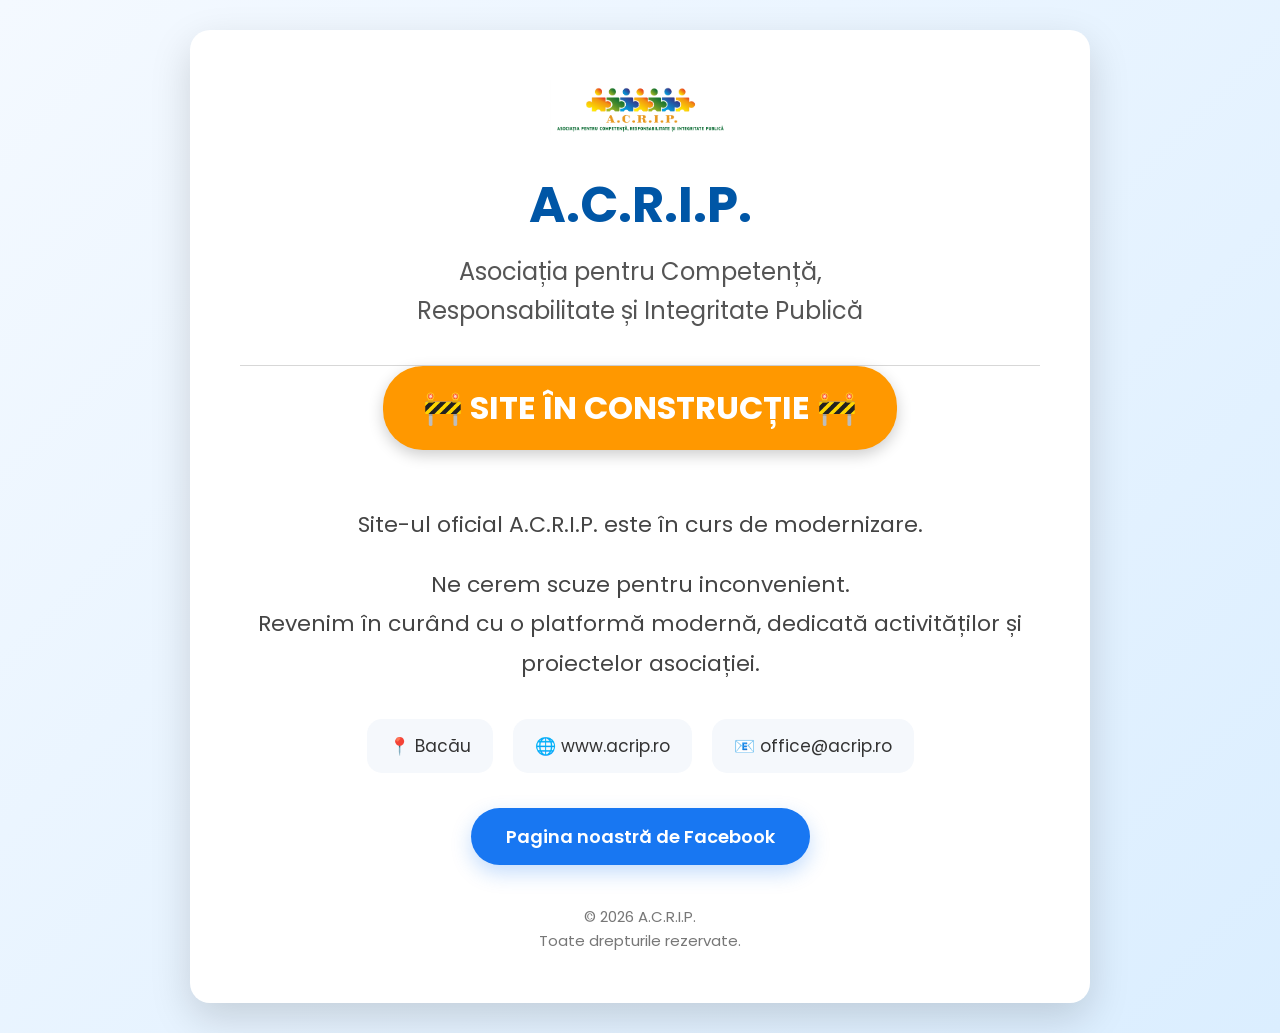
==== index.html @ 11bde688 "Add files via upload" ====
<!DOCTYPE html>
<html lang="ro">

<head>

    <meta charset="UTF-8">

    <meta name="viewport" content="width=device-width, initial-scale=1.0">

    <title>A.C.R.I.P. | Site în construcție</title>

    <link rel="icon" href="images/logo.png">

    <link rel="stylesheet" href="css/style.css">

    <!-- Google Fonts -->
    <link rel="preconnect" href="https://fonts.googleapis.com">

    <link rel="preconnect" href="https://fonts.gstatic.com" crossorigin>

    <link href="https://fonts.googleapis.com/css2?family=Poppins:wght@300;400;500;600;700&display=swap" rel="stylesheet">

</head>

<body>

    <div class="container">

        <img src="images/logo.png" alt="Logo A.C.R.I.P." class="logo">

        <h1>A.C.R.I.P.</h1>

        <h2>
            Asociația pentru Competență,<br>
            Responsabilitate și Integritate Publică
        </h2>

        <hr>

        <div class="constructie">
            🚧 SITE ÎN CONSTRUCȚIE 🚧
        </div>

        <p>
            Site-ul oficial A.C.R.I.P. este în curs de modernizare.
        </p>

        <p>
            Ne cerem scuze pentru inconvenient.<br>
            Revenim în curând cu o platformă modernă,
            dedicată activităților și proiectelor asociației.
        </p>

        <div class="info">

            <div>
                📍 Bacău
            </div>

            <div>
                🌐 www.acrip.ro
            </div>

            <div>
                📧
                <a href="mailto:office@acrip.ro">
                    office@acrip.ro
                </a>
            </div>

        </div>

        <div class="social">

            <a href="#"
               class="facebook-button"
               target="_blank"
               rel="noopener noreferrer">

                Pagina noastră de Facebook

            </a>

        </div>

        <footer>

            © 2026 A.C.R.I.P.<br>
            Toate drepturile rezervate.

        </footer>

    </div>

    <script src="js/script.js"></script>

</body>

</html>
---- css/style.css ----
/* ===========================
   A.C.R.I.P.
   Site în construcție
=========================== */

* {
    margin: 0;
    padding: 0;
    box-sizing: border-box;
}

body {
    font-family: "Poppins", Arial, Helvetica, sans-serif;

    background: linear-gradient(
        135deg,
        #f4f9ff,
        #dbeeff
    );

    display: flex;
    justify-content: center;
    align-items: center;

    min-height: 100vh;
    padding: 30px 0;
}

/* ===========================
      Container principal
=========================== */

.container {
    width: 900px;
    max-width: 90%;

    background: white;

    padding: 50px;

    border-radius: 20px;

    text-align: center;

    box-shadow: 0 15px 40px rgba(0, 0, 0, 0.15);

    animation: aparitie 1s ease;
}

/* ===========================
          Logo
=========================== */

.logo {
    width: 180px;

    margin-bottom: 25px;

    transition: 0.4s;

    animation: logoApare 1.2s ease;
}

.logo:hover {
    transform: scale(1.05);
}

/* ===========================
          Titluri
=========================== */

h1 {
    color: #0056a6;

    font-size: 50px;

    margin-bottom: 10px;
}

h2 {
    color: #555;

    font-size: 24px;

    font-weight: normal;

    line-height: 1.6;

    margin-bottom: 35px;
}

/* ===========================
        Linie despărțitoare
=========================== */

hr {
    border: none;

    height: 1px;

    background: #d7d7d7;

    margin: 35px auto 0;

    width: 100%;
}

/* ===========================
    Site în construcție
=========================== */

.constructie {
    display: inline-block;

    background: #ff9800;

    color: white;

    padding: 18px 40px;

    border-radius: 40px;

    font-size: 32px;

    font-weight: bold;

    margin-top: 0;
    margin-bottom: 35px;

    box-shadow: 0 5px 15px rgba(0, 0, 0, 0.20);

    animation: puls 2s infinite;

    transition: 0.3s;
}

.constructie:hover {
    background: #e67e22;
}

/* ===========================
        Paragrafe
=========================== */

p {
    font-size: 22px;

    color: #444;

    line-height: 1.8;

    margin-top: 20px;
}

/* ===========================
        Informații
=========================== */

.info {
    margin-top: 35px;

    display: flex;

    justify-content: center;

    gap: 20px;

    flex-wrap: wrap;
}

.info div {
    background: #f5f8fc;

    padding: 14px 22px;

    border-radius: 15px;

    font-size: 17px;

    color: #333;

    transition: 0.3s;
}

.info div:hover {
    background: #0b5fa5;

    color: white;

    transform: translateY(-3px);
}

.info a {
    color: inherit;

    text-decoration: none;
}

/* ===========================
        Buton Facebook
=========================== */

.social {
    margin-top: 35px;
}

.facebook-button {
    display: inline-block;

    background: #1877f2;

    color: white;

    text-decoration: none;

    padding: 15px 35px;

    border-radius: 30px;

    font-size: 18px;

    font-weight: 600;

    transition: 0.3s;

    box-shadow: 0 8px 20px rgba(24, 119, 242, 0.25);
}

.facebook-button:hover {
    background: #0f5ec7;

    transform: translateY(-3px);

    box-shadow: 0 12px 25px rgba(24, 119, 242, 0.35);
}

/* ===========================
          Footer
=========================== */

footer {
    margin-top: 40px;

    color: #777;

    font-size: 15px;

    line-height: 1.6;
}

/* ===========================
          Animații
=========================== */

@keyframes aparitie {
    from {
        opacity: 0;
        transform: translateY(30px);
    }

    to {
        opacity: 1;
        transform: translateY(0);
    }
}

@keyframes logoApare {
    from {
        opacity: 0;
        transform: scale(0.8);
    }

    to {
        opacity: 1;
        transform: scale(1);
    }
}

@keyframes puls {
    0% {
        transform: scale(1);
    }

    50% {
        transform: scale(1.03);
    }

    100% {
        transform: scale(1);
    }
}

/* ===========================
        Responsive
=========================== */

@media (max-width: 768px) {

    body {
        align-items: flex-start;

        padding: 20px 0;
    }

    .container {
        width: 95%;

        max-width: 95%;

        padding: 30px 20px;

        border-radius: 20px;
    }

    .logo {
        width: 130px;
    }

    h1 {
        font-size: 36px;
    }

    h2 {
        font-size: 19px;
    }

    .constructie {
        font-size: 22px;

        padding: 14px 20px;
    }

    p {
        font-size: 17px;
    }

    .info {
        flex-direction: column;

        gap: 15px;
    }

    .info div {
        width: 100%;
    }

    .facebook-button {
        width: 100%;

        padding: 14px 20px;
    }

    footer {
        font-size: 14px;
    }
}
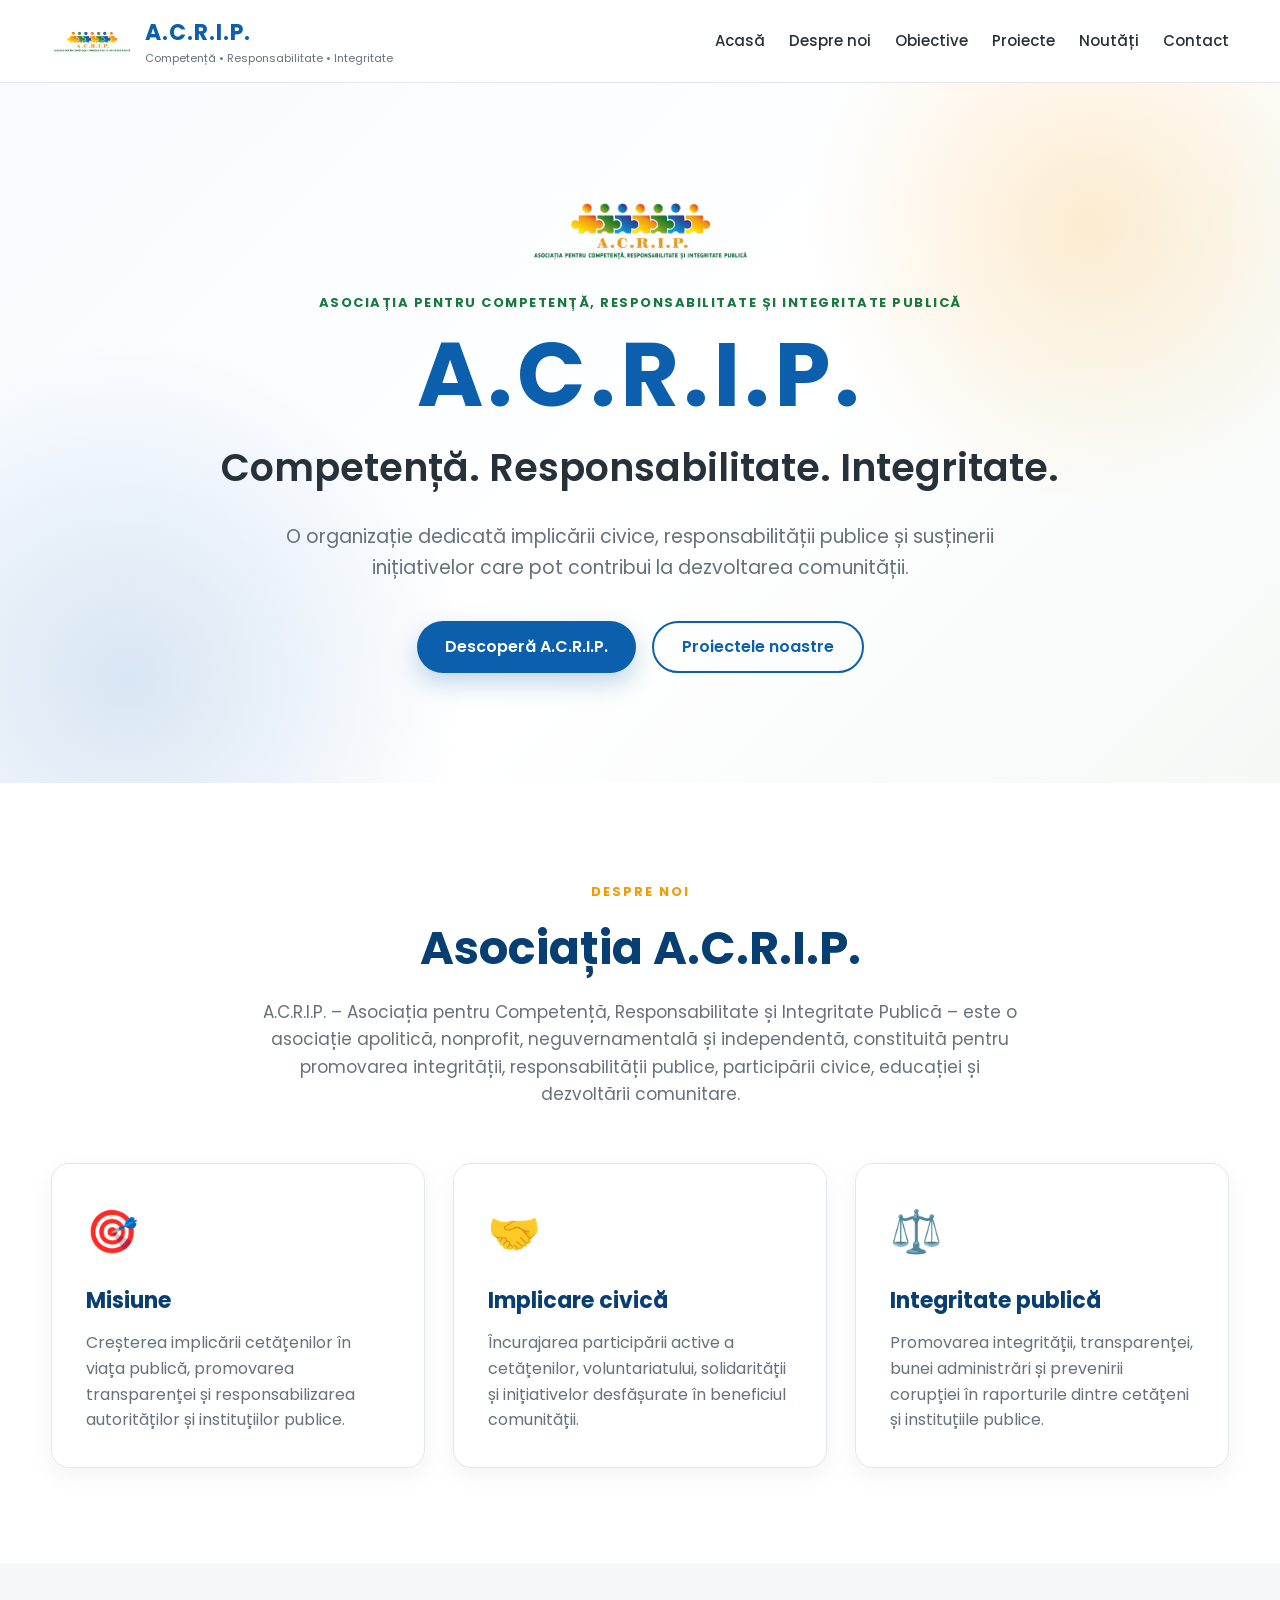
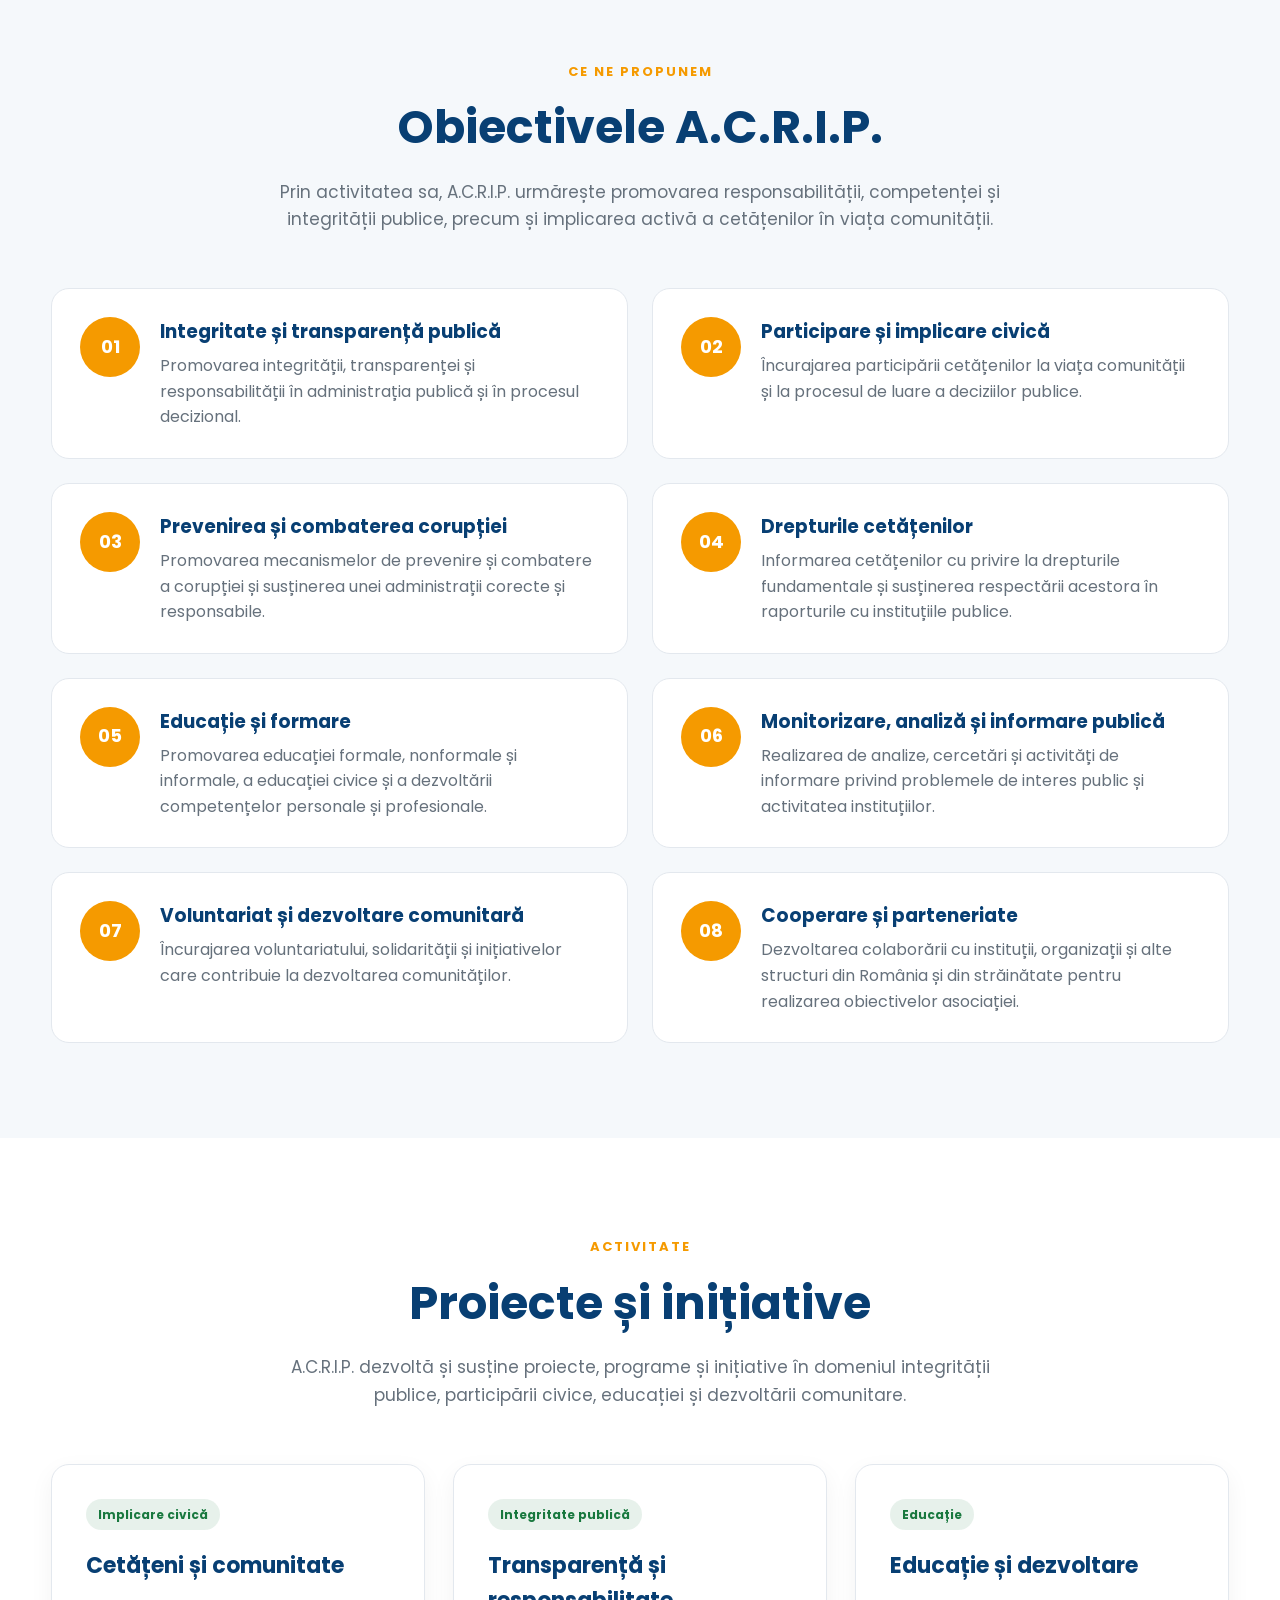
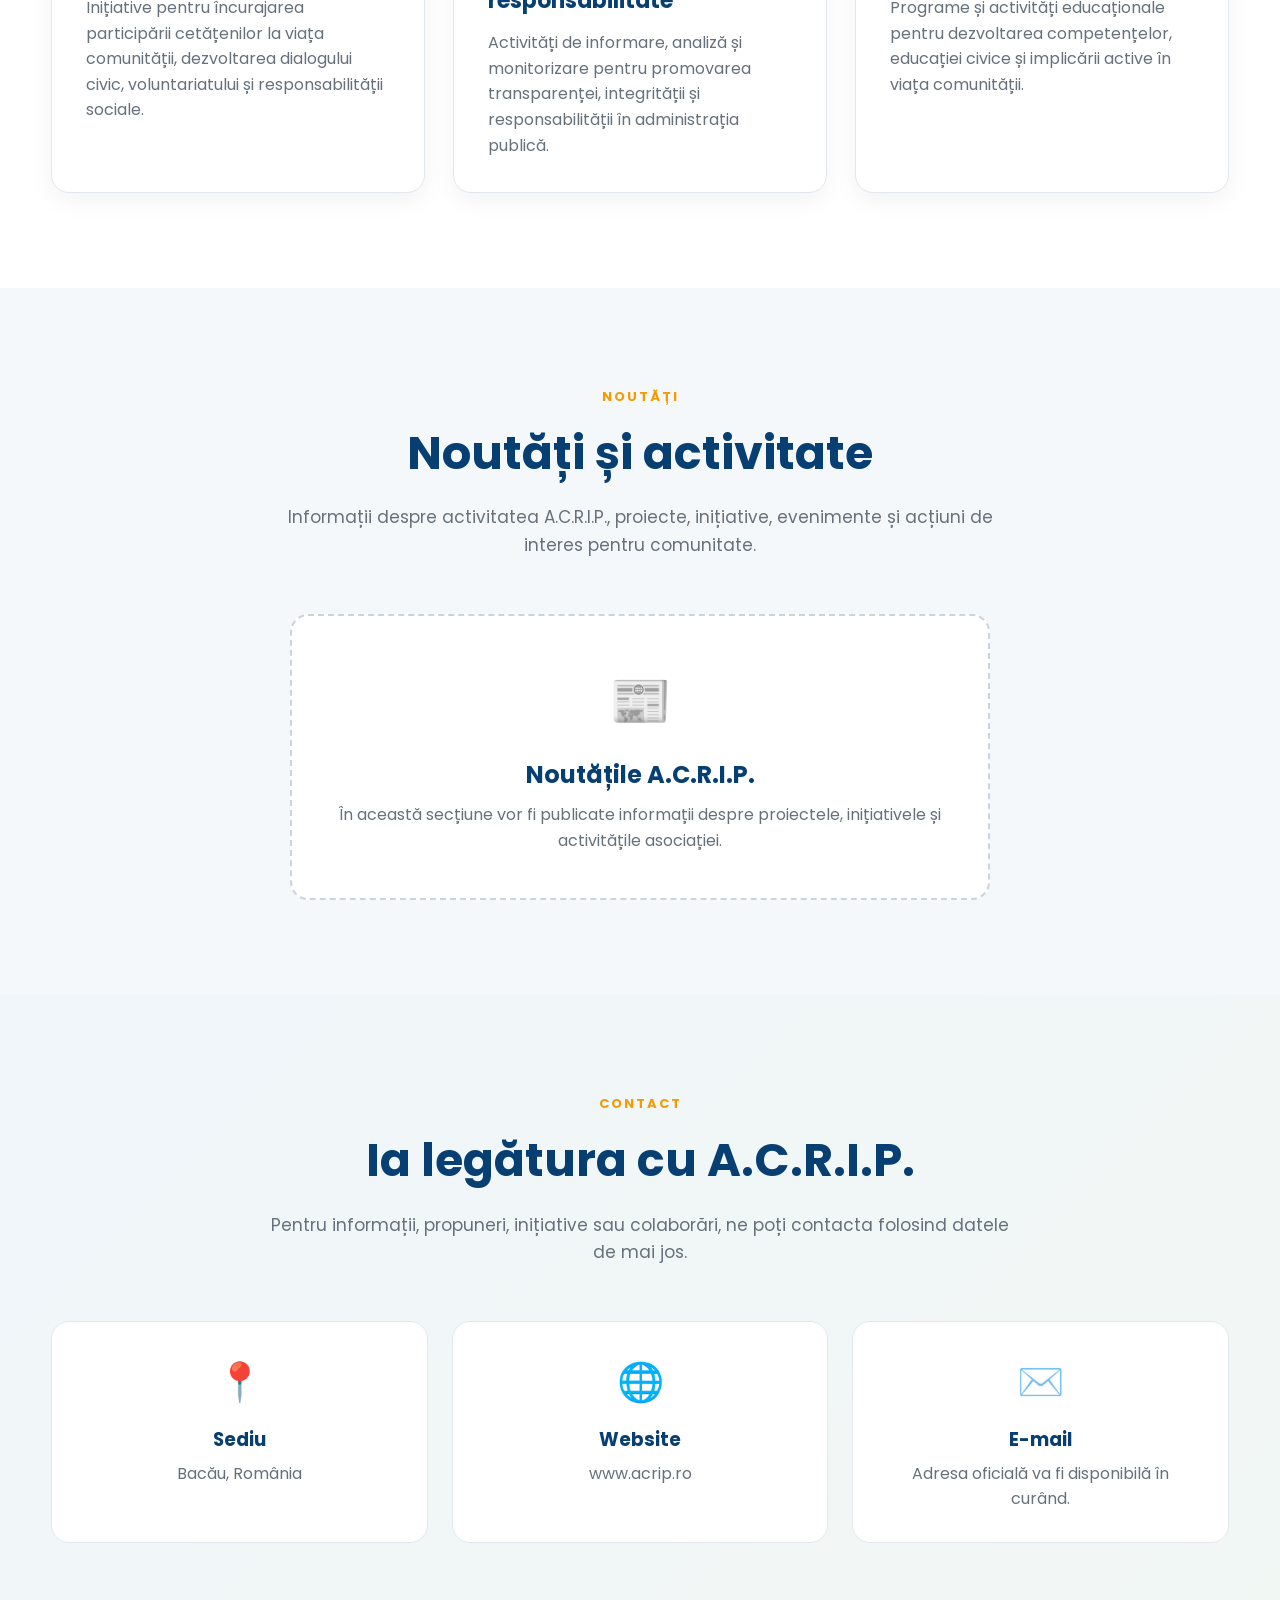
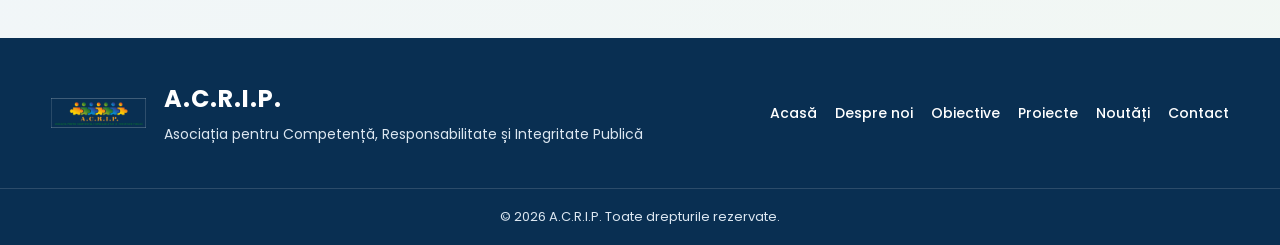
==== commit a4ff50c9: "Prima versiune site ACRIP" ====
--- a/index.html
+++ b/index.html
@@ -1,99 +1,564 @@
-<!DOCTYPE html>
-<html lang="ro">
-
-<head>
-
-    <meta charset="UTF-8">
-
-    <meta name="viewport" content="width=device-width, initial-scale=1.0">
-
-    <title>A.C.R.I.P. | Site în construcție</title>
-
-    <link rel="icon" href="images/logo.png">
-
-    <link rel="stylesheet" href="css/style.css">
-
-    <!-- Google Fonts -->
-    <link rel="preconnect" href="https://fonts.googleapis.com">
-
-    <link rel="preconnect" href="https://fonts.gstatic.com" crossorigin>
-
-    <link href="https://fonts.googleapis.com/css2?family=Poppins:wght@300;400;500;600;700&display=swap" rel="stylesheet">
-
-</head>
-
-<body>
-
-    <div class="container">
-
-        <img src="images/logo.png" alt="Logo A.C.R.I.P." class="logo">
-
-        <h1>A.C.R.I.P.</h1>
-
-        <h2>
-            Asociația pentru Competență,<br>
-            Responsabilitate și Integritate Publică
-        </h2>
-
-        <hr>
-
-        <div class="constructie">
-            🚧 SITE ÎN CONSTRUCȚIE 🚧
-        </div>
-
-        <p>
-            Site-ul oficial A.C.R.I.P. este în curs de modernizare.
-        </p>
-
-        <p>
-            Ne cerem scuze pentru inconvenient.<br>
-            Revenim în curând cu o platformă modernă,
-            dedicată activităților și proiectelor asociației.
-        </p>
-
-        <div class="info">
-
-            <div>
-                📍 Bacău
-            </div>
-
-            <div>
-                🌐 www.acrip.ro
-            </div>
-
-            <div>
-                📧
-                <a href="mailto:office@acrip.ro">
-                    office@acrip.ro
-                </a>
-            </div>
-
-        </div>
-
-        <div class="social">
-
-            <a href="#"
-               class="facebook-button"
-               target="_blank"
-               rel="noopener noreferrer">
-
-                Pagina noastră de Facebook
-
-            </a>
-
-        </div>
-
-        <footer>
-
-            © 2026 A.C.R.I.P.<br>
-            Toate drepturile rezervate.
-
-        </footer>
-
-    </div>
-
-    <script src="js/script.js"></script>
-
-</body>
-
+<!DOCTYPE html>
+<html lang="ro">
+
+<head>
+    <meta charset="UTF-8">
+
+    <meta name="viewport" content="width=device-width, initial-scale=1.0">
+
+    <title>A.C.R.I.P. | Asociația pentru Competență, Responsabilitate și Integritate Publică</title>
+
+    <meta name="description"
+          content="Site-ul oficial al Asociației pentru Competență, Responsabilitate și Integritate Publică - A.C.R.I.P.">
+
+    <link rel="icon" href="images/logo.png">
+
+    <link rel="stylesheet" href="css/style.css">
+
+    <link rel="preconnect" href="https://fonts.googleapis.com">
+
+    <link rel="preconnect" href="https://fonts.gstatic.com" crossorigin>
+
+    <link href="https://fonts.googleapis.com/css2?family=Poppins:wght@300;400;500;600;700&display=swap"
+          rel="stylesheet">
+</head>
+
+<body>
+
+    <!-- HEADER -->
+    <header class="header">
+
+        <div class="container header-container">
+
+            <a href="#acasa" class="brand">
+                <img src="images/logo.png" alt="Logo A.C.R.I.P." class="header-logo">
+
+                <div class="brand-text">
+                    <strong>A.C.R.I.P.</strong>
+                    <span>Competență • Responsabilitate • Integritate</span>
+                </div>
+            </a>
+
+            <nav class="nav" id="nav">
+
+                <a href="#acasa">Acasă</a>
+
+                <a href="#despre">Despre noi</a>
+
+                <a href="#obiective">Obiective</a>
+
+                <a href="#proiecte">Proiecte</a>
+
+                <a href="#noutati">Noutăți</a>
+
+                <a href="#contact">Contact</a>
+
+            </nav>
+
+            <button class="menu-toggle"
+                    id="menu-toggle"
+                    aria-label="Deschide meniul">
+                ☰
+            </button>
+
+        </div>
+
+    </header>
+
+
+    <!-- HERO -->
+    <main>
+
+        <section class="hero" id="acasa">
+
+            <div class="container hero-content">
+
+                <img src="images/logo.png"
+                     alt="Logo Asociația A.C.R.I.P."
+                     class="hero-logo">
+
+                <p class="eyebrow">
+                    ASOCIAȚIA PENTRU COMPETENȚĂ, RESPONSABILITATE ȘI INTEGRITATE PUBLICĂ
+                </p>
+
+                <h1>A.C.R.I.P.</h1>
+
+                <h2>
+                    Competență. Responsabilitate. Integritate.
+                </h2>
+
+                <p class="hero-description">
+                    O organizație dedicată implicării civice,
+                    responsabilității publice și susținerii inițiativelor
+                    care pot contribui la dezvoltarea comunității.
+                </p>
+
+                <div class="hero-buttons">
+
+                    <a href="#despre" class="button button-primary">
+                        Descoperă A.C.R.I.P.
+                    </a>
+
+                    <a href="#proiecte" class="button button-secondary">
+                        Proiectele noastre
+                    </a>
+
+                </div>
+
+            </div>
+
+        </section>
+
+<!-- DESPRE NOI -->
+<section class="section" id="despre">
+
+    <div class="container">
+
+        <div class="section-heading">
+
+            <span>DESPRE NOI</span>
+
+            <h2>Asociația A.C.R.I.P.</h2>
+
+            <p>
+                A.C.R.I.P. – Asociația pentru Competență,
+                Responsabilitate și Integritate Publică – este o asociație
+                apolitică, nonprofit, neguvernamentală și independentă,
+                constituită pentru promovarea integrității, responsabilității
+                publice, participării civice, educației și dezvoltării
+                comunitare.
+            </p>
+
+        </div>
+
+        <div class="cards three-columns">
+
+            <article class="card">
+
+                <div class="card-icon">🎯</div>
+
+                <h3>Misiune</h3>
+
+                <p>
+                    Creșterea implicării cetățenilor în viața publică,
+                    promovarea transparenței și responsabilizarea
+                    autorităților și instituțiilor publice.
+                </p>
+
+            </article>
+
+            <article class="card">
+
+                <div class="card-icon">🤝</div>
+
+                <h3>Implicare civică</h3>
+
+                <p>
+                    Încurajarea participării active a cetățenilor,
+                    voluntariatului, solidarității și inițiativelor
+                    desfășurate în beneficiul comunității.
+                </p>
+
+            </article>
+
+            <article class="card">
+
+                <div class="card-icon">⚖️</div>
+
+                <h3>Integritate publică</h3>
+
+                <p>
+                    Promovarea integrității, transparenței, bunei
+                    administrări și prevenirii corupției în raporturile
+                    dintre cetățeni și instituțiile publice.
+                </p>
+
+            </article>
+
+        </div>
+
+    </div>
+
+</section>
+       
+
+        <!-- OBIECTIVE -->
+       
+<section class="section section-light" id="obiective">
+
+    <div class="container">
+
+        <div class="section-heading">
+
+            <span>CE NE PROPUNEM</span>
+
+            <h2>Obiectivele A.C.R.I.P.</h2>
+
+            <p>
+                Prin activitatea sa, A.C.R.I.P. urmărește promovarea
+                responsabilității, competenței și integrității publice,
+                precum și implicarea activă a cetățenilor în viața comunității.
+            </p>
+
+        </div>
+
+        <div class="objectives-grid">
+
+            <div class="objective">
+
+                <span>01</span>
+
+                <div>
+                    <h3>Integritate și transparență publică</h3>
+
+                    <p>
+                        Promovarea integrității, transparenței și
+                        responsabilității în administrația publică
+                        și în procesul decizional.
+                    </p>
+                </div>
+
+            </div>
+
+
+            <div class="objective">
+
+                <span>02</span>
+
+                <div>
+                    <h3>Participare și implicare civică</h3>
+
+                    <p>
+                        Încurajarea participării cetățenilor la viața
+                        comunității și la procesul de luare a
+                        deciziilor publice.
+                    </p>
+                </div>
+
+            </div>
+
+
+            <div class="objective">
+
+                <span>03</span>
+
+                <div>
+                    <h3>Prevenirea și combaterea corupției</h3>
+
+                    <p>
+                        Promovarea mecanismelor de prevenire și combatere
+                        a corupției și susținerea unei administrații
+                        corecte și responsabile.
+                    </p>
+                </div>
+
+            </div>
+
+
+            <div class="objective">
+
+                <span>04</span>
+
+                <div>
+                    <h3>Drepturile cetățenilor</h3>
+
+                    <p>
+                        Informarea cetățenilor cu privire la drepturile
+                        fundamentale și susținerea respectării acestora
+                        în raporturile cu instituțiile publice.
+                    </p>
+                </div>
+
+            </div>
+
+
+            <div class="objective">
+
+                <span>05</span>
+
+                <div>
+                    <h3>Educație și formare</h3>
+
+                    <p>
+                        Promovarea educației formale, nonformale și
+                        informale, a educației civice și a dezvoltării
+                        competențelor personale și profesionale.
+                    </p>
+                </div>
+
+            </div>
+
+
+            <div class="objective">
+
+                <span>06</span>
+
+                <div>
+                    <h3>Monitorizare, analiză și informare publică</h3>
+
+                    <p>
+                        Realizarea de analize, cercetări și activități
+                        de informare privind problemele de interes public
+                        și activitatea instituțiilor.
+                    </p>
+                </div>
+
+            </div>
+
+
+            <div class="objective">
+
+                <span>07</span>
+
+                <div>
+                    <h3>Voluntariat și dezvoltare comunitară</h3>
+
+                    <p>
+                        Încurajarea voluntariatului, solidarității și
+                        inițiativelor care contribuie la dezvoltarea
+                        comunităților.
+                    </p>
+                </div>
+
+            </div>
+
+
+            <div class="objective">
+
+                <span>08</span>
+
+                <div>
+                    <h3>Cooperare și parteneriate</h3>
+
+                    <p>
+                        Dezvoltarea colaborării cu instituții,
+                        organizații și alte structuri din România
+                        și din străinătate pentru realizarea
+                        obiectivelor asociației.
+                    </p>
+                </div>
+
+            </div>
+
+        </div>
+
+    </div>
+
+</section>
+
+<!-- PROIECTE -->
+<section class="section" id="proiecte">
+
+    <div class="container">
+
+        <div class="section-heading">
+
+            <span>ACTIVITATE</span>
+
+            <h2>Proiecte și inițiative</h2>
+
+            <p>
+                A.C.R.I.P. dezvoltă și susține proiecte, programe și inițiative
+                în domeniul integrității publice, participării civice,
+                educației și dezvoltării comunitare.
+            </p>
+
+        </div>
+
+        <div class="cards three-columns">
+
+            <article class="card project-card">
+
+                <div class="project-label">Implicare civică</div>
+
+                <h3>Cetățeni și comunitate</h3>
+
+                <p>
+                    Inițiative pentru încurajarea participării cetățenilor
+                    la viața comunității, dezvoltarea dialogului civic,
+                    voluntariatului și responsabilității sociale.
+                </p>
+
+            </article>
+
+            <article class="card project-card">
+
+                <div class="project-label">Integritate publică</div>
+
+                <h3>Transparență și responsabilitate</h3>
+
+                <p>
+                    Activități de informare, analiză și monitorizare pentru
+                    promovarea transparenței, integrității și responsabilității
+                    în administrația publică.
+                </p>
+
+            </article>
+
+            <article class="card project-card">
+
+                <div class="project-label">Educație</div>
+
+                <h3>Educație și dezvoltare</h3>
+
+                <p>
+                    Programe și activități educaționale pentru dezvoltarea
+                    competențelor, educației civice și implicării active
+                    în viața comunității.
+                </p>
+
+            </article>
+
+        </div>
+
+    </div>
+
+</section>
+
+
+       <!-- NOUTĂȚI -->
+<section class="section section-light" id="noutati">
+
+    <div class="container">
+
+        <div class="section-heading">
+
+            <span>NOUTĂȚI</span>
+
+            <h2>Noutăți și activitate</h2>
+
+            <p>
+                Informații despre activitatea A.C.R.I.P., proiecte,
+                inițiative, evenimente și acțiuni de interes pentru
+                comunitate.
+            </p>
+
+        </div>
+
+        <div class="news-placeholder">
+
+            <div class="news-icon">📰</div>
+
+            <h3>Noutățile A.C.R.I.P.</h3>
+
+            <p>
+                În această secțiune vor fi publicate informații despre
+                proiectele, inițiativele și activitățile asociației.
+            </p>
+
+        </div>
+
+    </div>
+
+</section>
+
+      <!-- CONTACT -->
+<section class="section contact-section" id="contact">
+
+    <div class="container">
+
+        <div class="section-heading">
+
+            <span>CONTACT</span>
+
+            <h2>Ia legătura cu A.C.R.I.P.</h2>
+
+            <p>
+                Pentru informații, propuneri, inițiative sau colaborări,
+                ne poți contacta folosind datele de mai jos.
+            </p>
+
+        </div>
+
+        <div class="contact-grid">
+
+            <div class="contact-card">
+
+                <div class="contact-icon">📍</div>
+
+                <h3>Sediu</h3>
+
+                <p>Bacău, România</p>
+
+            </div>
+
+            <div class="contact-card">
+
+                <div class="contact-icon">🌐</div>
+
+                <h3>Website</h3>
+
+                <p>
+                    <a href="https://acrip.ro">
+                        www.acrip.ro
+                    </a>
+                </p>
+
+            </div>
+
+            <div class="contact-card">
+
+                <div class="contact-icon">✉️</div>
+
+                <h3>E-mail</h3>
+
+                <p>
+                    Adresa oficială va fi disponibilă în curând.
+                </p>
+
+            </div>
+
+        </div>
+
+    </div>
+
+</section>
+
+</main> 
+
+    <!-- FOOTER -->
+    <footer class="footer">
+
+        <div class="container footer-container">
+
+            <div class="footer-brand">
+
+                <img src="images/logo.png"
+                     alt="Logo A.C.R.I.P.">
+
+                <div>
+                    <strong>A.C.R.I.P.</strong>
+                    <p>
+                        Asociația pentru Competență,
+                        Responsabilitate și Integritate Publică
+                    </p>
+                </div>
+
+            </div>
+
+            <div class="footer-links">
+
+    <a href="#acasa">Acasă</a>
+    <a href="#despre">Despre noi</a>
+    <a href="#obiective">Obiective</a>
+    <a href="#proiecte">Proiecte</a>
+    <a href="#noutati">Noutăți</a>
+    <a href="#contact">Contact</a>
+
+</div>
+
+        </div>
+
+        <div class="footer-bottom">
+            © <span id="current-year"></span> A.C.R.I.P.
+            Toate drepturile rezervate.
+        </div>
+
+    </footer>
+
+
+    <script src="js/script.js"></script>
+
+</body>
+
 </html>
--- a/css/style.css
+++ b/css/style.css
@@ -1,356 +1,859 @@
-/* ===========================
-   A.C.R.I.P.
-   Site în construcție
-=========================== */
-
-* {
-    margin: 0;
-    padding: 0;
-    box-sizing: border-box;
-}
-
-body {
-    font-family: "Poppins", Arial, Helvetica, sans-serif;
-
-    background: linear-gradient(
-        135deg,
-        #f4f9ff,
-        #dbeeff
-    );
-
-    display: flex;
-    justify-content: center;
-    align-items: center;
-
-    min-height: 100vh;
-    padding: 30px 0;
-}
-
-/* ===========================
-      Container principal
-=========================== */
-
-.container {
-    width: 900px;
-    max-width: 90%;
-
-    background: white;
-
-    padding: 50px;
-
-    border-radius: 20px;
-
-    text-align: center;
-
-    box-shadow: 0 15px 40px rgba(0, 0, 0, 0.15);
-
-    animation: aparitie 1s ease;
-}
-
-/* ===========================
-          Logo
-=========================== */
-
-.logo {
-    width: 180px;
-
-    margin-bottom: 25px;
-
-    transition: 0.4s;
-
-    animation: logoApare 1.2s ease;
-}
-
-.logo:hover {
-    transform: scale(1.05);
-}
-
-/* ===========================
-          Titluri
-=========================== */
-
-h1 {
-    color: #0056a6;
-
-    font-size: 50px;
-
-    margin-bottom: 10px;
-}
-
-h2 {
-    color: #555;
-
-    font-size: 24px;
-
-    font-weight: normal;
-
-    line-height: 1.6;
-
-    margin-bottom: 35px;
-}
-
-/* ===========================
-        Linie despărțitoare
-=========================== */
-
-hr {
-    border: none;
-
-    height: 1px;
-
-    background: #d7d7d7;
-
-    margin: 35px auto 0;
-
-    width: 100%;
-}
-
-/* ===========================
-    Site în construcție
-=========================== */
-
-.constructie {
-    display: inline-block;
-
-    background: #ff9800;
-
-    color: white;
-
-    padding: 18px 40px;
-
-    border-radius: 40px;
-
-    font-size: 32px;
-
-    font-weight: bold;
-
-    margin-top: 0;
-    margin-bottom: 35px;
-
-    box-shadow: 0 5px 15px rgba(0, 0, 0, 0.20);
-
-    animation: puls 2s infinite;
-
-    transition: 0.3s;
-}
-
-.constructie:hover {
-    background: #e67e22;
-}
-
-/* ===========================
-        Paragrafe
-=========================== */
-
-p {
-    font-size: 22px;
-
-    color: #444;
-
-    line-height: 1.8;
-
-    margin-top: 20px;
-}
-
-/* ===========================
-        Informații
-=========================== */
-
-.info {
-    margin-top: 35px;
-
-    display: flex;
-
-    justify-content: center;
-
-    gap: 20px;
-
-    flex-wrap: wrap;
-}
-
-.info div {
-    background: #f5f8fc;
-
-    padding: 14px 22px;
-
-    border-radius: 15px;
-
-    font-size: 17px;
-
-    color: #333;
-
-    transition: 0.3s;
-}
-
-.info div:hover {
-    background: #0b5fa5;
-
-    color: white;
-
-    transform: translateY(-3px);
-}
-
-.info a {
-    color: inherit;
-
-    text-decoration: none;
-}
-
-/* ===========================
-        Buton Facebook
-=========================== */
-
-.social {
-    margin-top: 35px;
-}
-
-.facebook-button {
-    display: inline-block;
-
-    background: #1877f2;
-
-    color: white;
-
-    text-decoration: none;
-
-    padding: 15px 35px;
-
-    border-radius: 30px;
-
-    font-size: 18px;
-
-    font-weight: 600;
-
-    transition: 0.3s;
-
-    box-shadow: 0 8px 20px rgba(24, 119, 242, 0.25);
-}
-
-.facebook-button:hover {
-    background: #0f5ec7;
-
-    transform: translateY(-3px);
-
-    box-shadow: 0 12px 25px rgba(24, 119, 242, 0.35);
-}
-
-/* ===========================
-          Footer
-=========================== */
-
-footer {
-    margin-top: 40px;
-
-    color: #777;
-
-    font-size: 15px;
-
-    line-height: 1.6;
-}
-
-/* ===========================
-          Animații
-=========================== */
-
-@keyframes aparitie {
-    from {
-        opacity: 0;
-        transform: translateY(30px);
-    }
-
-    to {
-        opacity: 1;
-        transform: translateY(0);
-    }
-}
-
-@keyframes logoApare {
-    from {
-        opacity: 0;
-        transform: scale(0.8);
-    }
-
-    to {
-        opacity: 1;
-        transform: scale(1);
-    }
-}
-
-@keyframes puls {
-    0% {
-        transform: scale(1);
-    }
-
-    50% {
-        transform: scale(1.03);
-    }
-
-    100% {
-        transform: scale(1);
-    }
-}
-
-/* ===========================
-        Responsive
-=========================== */
-
-@media (max-width: 768px) {
-
-    body {
-        align-items: flex-start;
-
-        padding: 20px 0;
-    }
-
-    .container {
-        width: 95%;
-
-        max-width: 95%;
-
-        padding: 30px 20px;
-
-        border-radius: 20px;
-    }
-
-    .logo {
-        width: 130px;
-    }
-
-    h1 {
-        font-size: 36px;
-    }
-
-    h2 {
-        font-size: 19px;
-    }
-
-    .constructie {
-        font-size: 22px;
-
-        padding: 14px 20px;
-    }
-
-    p {
-        font-size: 17px;
-    }
-
-    .info {
-        flex-direction: column;
-
-        gap: 15px;
-    }
-
-    .info div {
-        width: 100%;
-    }
-
-    .facebook-button {
-        width: 100%;
-
-        padding: 14px 20px;
-    }
-
-    footer {
-        font-size: 14px;
-    }
+/* =========================================
+   A.C.R.I.P. - Site oficial
+   Stil principal
+========================================= */
+
+:root {
+    --blue: #0b5fad;
+    --blue-dark: #083f73;
+    --green: #18783e;
+    --orange: #f59a00;
+
+    --text: #27313a;
+    --muted: #66717c;
+
+    --white: #ffffff;
+    --light: #f5f8fb;
+    --border: #e3e8ee;
+
+    --shadow: 0 12px 35px rgba(0, 0, 0, 0.10);
+
+    --radius: 18px;
+
+    --container: 1180px;
+}
+
+
+/* =========================================
+   Reset
+========================================= */
+
+* {
+    margin: 0;
+    padding: 0;
+    box-sizing: border-box;
+}
+
+html {
+    scroll-behavior: smooth;
+}
+
+body {
+    font-family: "Poppins", Arial, Helvetica, sans-serif;
+    color: var(--text);
+    background: var(--white);
+    line-height: 1.6;
+}
+
+img {
+    max-width: 100%;
+    display: block;
+}
+
+a {
+    text-decoration: none;
+    color: inherit;
+}
+
+button {
+    font: inherit;
+}
+
+
+/* =========================================
+   Container general
+========================================= */
+
+.container {
+    width: min(var(--container), 92%);
+    margin: 0 auto;
+}
+
+
+/* =========================================
+   Header
+========================================= */
+
+.header {
+    position: sticky;
+    top: 0;
+    z-index: 1000;
+
+    background: rgba(255, 255, 255, 0.97);
+    border-bottom: 1px solid var(--border);
+    backdrop-filter: blur(12px);
+}
+
+.header-container {
+    min-height: 82px;
+
+    display: flex;
+    align-items: center;
+    justify-content: space-between;
+
+    gap: 25px;
+}
+
+.brand {
+    display: flex;
+    align-items: center;
+
+    gap: 12px;
+}
+
+.header-logo {
+    width: 82px;
+    height: auto;
+}
+
+.brand-text {
+    display: flex;
+    flex-direction: column;
+}
+
+.brand-text strong {
+    color: var(--blue);
+    font-size: 22px;
+    letter-spacing: 1px;
+}
+
+.brand-text span {
+    color: var(--muted);
+    font-size: 11px;
+}
+
+
+/* =========================================
+   Meniu
+========================================= */
+
+.nav {
+    display: flex;
+    align-items: center;
+
+    gap: 24px;
+}
+
+.nav a {
+    position: relative;
+
+    color: var(--text);
+
+    font-size: 15px;
+    font-weight: 500;
+
+    transition: 0.3s;
+}
+
+.nav a::after {
+    content: "";
+
+    position: absolute;
+    left: 0;
+    bottom: -8px;
+
+    width: 0;
+    height: 2px;
+
+    background: var(--orange);
+
+    transition: 0.3s;
+}
+
+.nav a:hover {
+    color: var(--blue);
+}
+
+.nav a:hover::after {
+    width: 100%;
+}
+
+.menu-toggle {
+    display: none;
+
+    border: 0;
+    background: transparent;
+
+    color: var(--blue);
+
+    font-size: 30px;
+
+    cursor: pointer;
+}
+
+
+/* =========================================
+   Hero
+========================================= */
+
+.hero {
+    min-height: 700px;
+
+    display: flex;
+    align-items: center;
+
+    padding: 100px 0;
+
+    background:
+        radial-gradient(
+            circle at 85% 20%,
+            rgba(245, 154, 0, 0.18),
+            transparent 23%
+        ),
+        radial-gradient(
+            circle at 10% 85%,
+            rgba(11, 95, 173, 0.15),
+            transparent 26%
+        ),
+        linear-gradient(
+            135deg,
+            #f7fbff 0%,
+            #ffffff 55%,
+            #f4f9f6 100%
+        );
+}
+
+.hero-content {
+    max-width: 900px;
+
+    text-align: center;
+}
+
+.hero-logo {
+    width: 230px;
+
+    margin: 0 auto 28px;
+}
+
+.eyebrow {
+    margin-bottom: 16px;
+
+    color: var(--green);
+
+    font-size: 13px;
+    font-weight: 700;
+
+    letter-spacing: 1.5px;
+}
+
+.hero h1 {
+    color: var(--blue);
+
+    font-size: clamp(56px, 8vw, 90px);
+    line-height: 1;
+
+    letter-spacing: 4px;
+
+    margin-bottom: 18px;
+}
+
+.hero h2 {
+    color: var(--text);
+
+    font-size: clamp(24px, 4vw, 38px);
+    font-weight: 600;
+
+    margin-bottom: 24px;
+}
+
+.hero-description {
+    max-width: 760px;
+
+    margin: 0 auto;
+
+    color: var(--muted);
+
+    font-size: 19px;
+}
+
+.hero-buttons {
+    margin-top: 38px;
+
+    display: flex;
+    justify-content: center;
+    flex-wrap: wrap;
+
+    gap: 16px;
+}
+
+
+/* =========================================
+   Butoane
+========================================= */
+
+.button {
+    display: inline-flex;
+    align-items: center;
+    justify-content: center;
+
+    min-height: 52px;
+
+    padding: 0 28px;
+
+    border-radius: 999px;
+
+    font-weight: 600;
+
+    transition: 0.3s;
+}
+
+.button-primary {
+    color: var(--white);
+    background: var(--blue);
+
+    box-shadow: 0 10px 25px rgba(11, 95, 173, 0.25);
+}
+
+.button-primary:hover {
+    background: var(--blue-dark);
+
+    transform: translateY(-2px);
+}
+
+.button-secondary {
+    color: var(--blue);
+
+    border: 2px solid var(--blue);
+    background: transparent;
+}
+
+.button-secondary:hover {
+    color: var(--white);
+    background: var(--blue);
+
+    transform: translateY(-2px);
+}
+
+
+/* =========================================
+   Secțiuni
+========================================= */
+
+.section {
+    padding: 95px 0;
+}
+
+.section-light {
+    background: var(--light);
+}
+
+.section-heading {
+    max-width: 760px;
+
+    margin: 0 auto 55px;
+
+    text-align: center;
+}
+
+.section-heading span {
+    color: var(--orange);
+
+    font-size: 13px;
+    font-weight: 700;
+
+    letter-spacing: 2px;
+}
+
+.section-heading h2 {
+    margin-top: 8px;
+
+    color: var(--blue-dark);
+
+    font-size: clamp(32px, 5vw, 46px);
+}
+
+.section-heading p {
+    margin-top: 14px;
+
+    color: var(--muted);
+
+    font-size: 17px;
+}
+
+
+/* =========================================
+   Cards
+========================================= */
+
+.cards {
+    display: grid;
+
+    gap: 28px;
+}
+
+.three-columns {
+    grid-template-columns: repeat(3, 1fr);
+}
+
+.card {
+    padding: 34px;
+
+    border: 1px solid var(--border);
+    border-radius: var(--radius);
+
+    background: var(--white);
+
+    box-shadow: 0 8px 24px rgba(0, 0, 0, 0.05);
+
+    transition: 0.3s;
+}
+
+.card:hover {
+    transform: translateY(-6px);
+
+    box-shadow: var(--shadow);
+}
+
+.card-icon {
+    margin-bottom: 18px;
+
+    font-size: 42px;
+}
+
+.card h3 {
+    color: var(--blue-dark);
+
+    font-size: 22px;
+
+    margin-bottom: 12px;
+}
+
+.card p {
+    color: var(--muted);
+}
+
+
+/* =========================================
+   Obiective
+========================================= */
+
+.objectives-grid {
+    display: grid;
+
+    grid-template-columns: repeat(2, 1fr);
+
+    gap: 24px;
+}
+
+.objective {
+    display: flex;
+
+    gap: 20px;
+
+    padding: 28px;
+
+    border-radius: var(--radius);
+
+    background: var(--white);
+
+    border: 1px solid var(--border);
+}
+
+.objective > span {
+    flex: 0 0 60px;
+
+    width: 60px;
+    height: 60px;
+
+    display: flex;
+    align-items: center;
+    justify-content: center;
+
+    border-radius: 50%;
+
+    color: var(--white);
+    background: var(--orange);
+
+    font-size: 18px;
+    font-weight: 700;
+}
+
+.objective h3 {
+    color: var(--blue-dark);
+
+    margin-bottom: 6px;
+}
+
+.objective p {
+    color: var(--muted);
+}
+
+
+/* =========================================
+   Proiecte
+========================================= */
+
+.project-card {
+    position: relative;
+}
+
+.project-label {
+    display: inline-block;
+
+    margin-bottom: 18px;
+
+    padding: 6px 12px;
+
+    border-radius: 999px;
+
+    color: var(--green);
+    background: rgba(24, 120, 62, 0.10);
+
+    font-size: 12px;
+    font-weight: 700;
+}
+
+.project-card a {
+    display: inline-block;
+
+    margin-top: 18px;
+
+    color: var(--blue);
+
+    font-weight: 600;
+}
+
+.project-card a:hover {
+    color: var(--orange);
+}
+
+
+/* =========================================
+   Noutăți
+========================================= */
+
+.news-placeholder {
+    max-width: 700px;
+
+    margin: 0 auto;
+
+    padding: 45px;
+
+    text-align: center;
+
+    border: 2px dashed #cbd4dd;
+    border-radius: var(--radius);
+
+    background: var(--white);
+}
+
+.news-icon {
+    font-size: 50px;
+
+    margin-bottom: 15px;
+}
+
+.news-placeholder h3 {
+    color: var(--blue-dark);
+
+    font-size: 24px;
+}
+
+.news-placeholder p {
+    color: var(--muted);
+
+    margin-top: 8px;
+}
+
+
+/* =========================================
+   Contact
+========================================= */
+
+.contact-section {
+    background:
+        linear-gradient(
+            135deg,
+            rgba(11, 95, 173, 0.06),
+            rgba(24, 120, 62, 0.06)
+        );
+}
+
+.contact-grid {
+    display: grid;
+
+    grid-template-columns: repeat(3, 1fr);
+
+    gap: 24px;
+}
+
+.contact-card {
+    padding: 30px;
+
+    text-align: center;
+
+    border: 1px solid var(--border);
+    border-radius: var(--radius);
+
+    background: var(--white);
+}
+
+.contact-icon {
+    font-size: 38px;
+
+    margin-bottom: 12px;
+}
+
+.contact-card h3 {
+    color: var(--blue-dark);
+
+    margin-bottom: 6px;
+}
+
+.contact-card p,
+.contact-card a {
+    color: var(--muted);
+}
+
+.contact-card a:hover {
+    color: var(--blue);
+}
+
+
+/* =========================================
+   Footer
+========================================= */
+
+.footer {
+    color: #dce7f1;
+    background: #092f52;
+}
+
+.footer-container {
+    padding: 42px 0;
+
+    display: flex;
+    align-items: center;
+    justify-content: space-between;
+
+    gap: 30px;
+}
+
+.footer-brand {
+    display: flex;
+    align-items: center;
+
+    max-width: 620px;
+
+    gap: 18px;
+}
+
+.footer-brand img {
+    width: 95px;
+    height: auto;
+}
+
+.footer-brand strong {
+    display: block;
+
+    color: #ffffff;
+
+    font-size: 24px;
+    letter-spacing: 1px;
+}
+
+.footer-brand p {
+    margin-top: 5px;
+
+    color: #dce7f1;
+
+    font-size: 14px;
+    line-height: 1.6;
+}
+
+.footer-links {
+    display: flex;
+    flex-wrap: wrap;
+    justify-content: flex-end;
+
+    gap: 18px;
+}
+
+.footer-links a {
+    color: #ffffff;
+
+    font-size: 14px;
+    font-weight: 500;
+
+    transition: 0.3s;
+}
+
+.footer-links a:hover {
+    color: var(--orange);
+}
+
+.footer-bottom {
+    padding: 18px 20px;
+
+    text-align: center;
+
+    color: #dce7f1;
+
+    border-top: 1px solid rgba(255, 255, 255, 0.14);
+
+    font-size: 13px;
+}
+
+/* =========================================
+   Responsive tabletă
+========================================= */
+
+@media (max-width: 1000px) {
+
+    .brand-text span {
+        display: none;
+    }
+
+    .nav {
+        gap: 16px;
+    }
+
+    .three-columns {
+        grid-template-columns: repeat(2, 1fr);
+    }
+
+    .contact-grid {
+        grid-template-columns: repeat(2, 1fr);
+    }
+
+}
+
+
+/* =========================================
+   Responsive telefon
+========================================= */
+
+@media (max-width: 760px) {
+
+    .header-container {
+        min-height: 72px;
+    }
+
+    .header-logo {
+        width: 65px;
+    }
+
+    .brand-text strong {
+        font-size: 19px;
+    }
+
+    .menu-toggle {
+        display: block;
+    }
+
+    .nav {
+        position: absolute;
+
+        top: 72px;
+        left: 0;
+        right: 0;
+
+        display: none;
+        flex-direction: column;
+
+        padding: 25px;
+
+        background: var(--white);
+
+        border-bottom: 1px solid var(--border);
+
+        box-shadow: 0 10px 30px rgba(0, 0, 0, 0.08);
+    }
+
+    .nav.active {
+        display: flex;
+    }
+
+    .nav a {
+        width: 100%;
+
+        text-align: center;
+
+        padding: 8px 0;
+    }
+
+    .hero {
+        min-height: auto;
+
+        padding: 80px 0;
+    }
+
+    .hero-logo {
+        width: 180px;
+    }
+
+    .hero h1 {
+        font-size: 52px;
+    }
+
+    .hero h2 {
+        font-size: 26px;
+    }
+
+    .hero-description {
+        font-size: 17px;
+    }
+
+    .section {
+        padding: 70px 0;
+    }
+
+    .three-columns,
+    .objectives-grid,
+    .contact-grid {
+        grid-template-columns: 1fr;
+    }
+
+    .objective {
+        align-items: flex-start;
+    }
+
+    .footer-container {
+        flex-direction: column;
+
+        text-align: center;
+    }
+
+    .footer-brand {
+        flex-direction: column;
+    }
+
+    .footer-links {
+        justify-content: center;
+    }
+
+}
+
+
+/* =========================================
+   Telefon foarte mic
+========================================= */
+
+@media (max-width: 480px) {
+
+    .container {
+        width: 90%;
+    }
+
+    .hero h1 {
+        font-size: 42px;
+        letter-spacing: 2px;
+    }
+
+    .hero-buttons {
+        flex-direction: column;
+    }
+
+    .button {
+        width: 100%;
+    }
+
+    .card {
+        padding: 26px;
+    }
+
+    .objective {
+        flex-direction: column;
+    }
+
 }
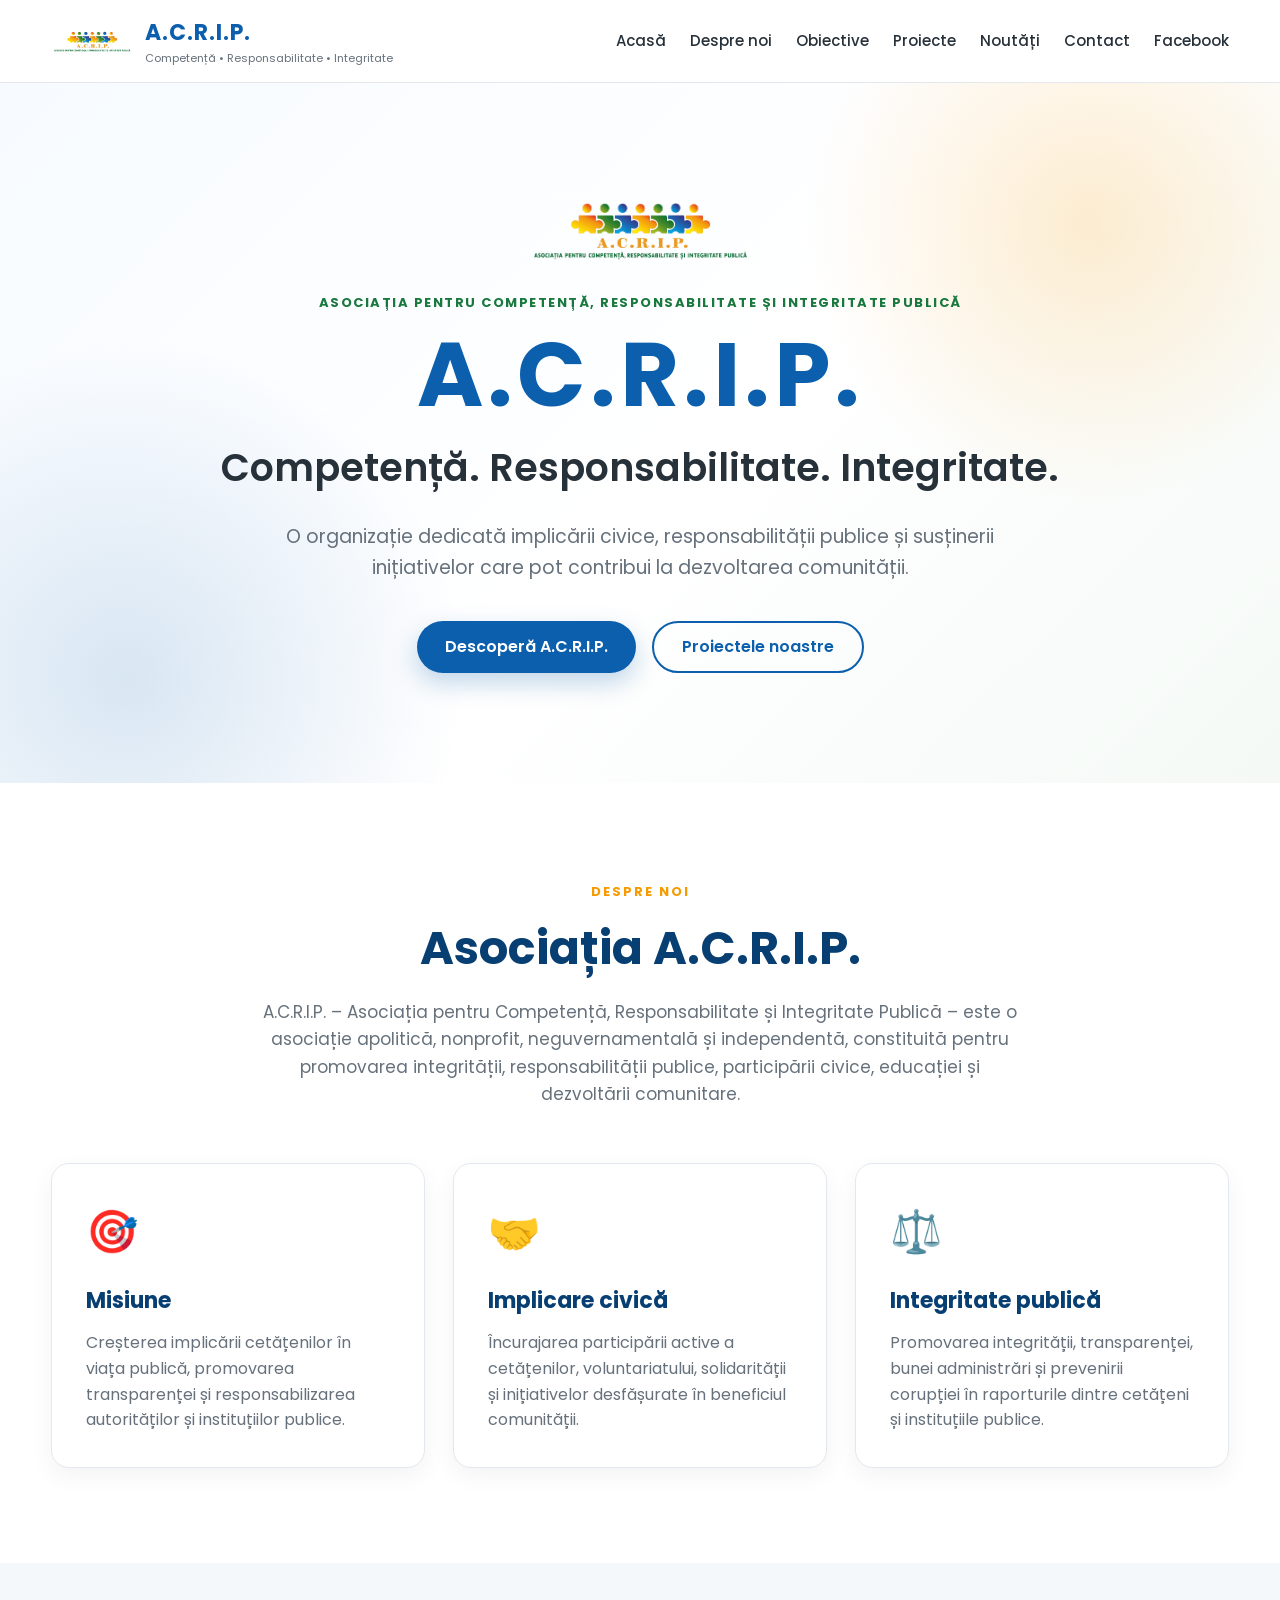
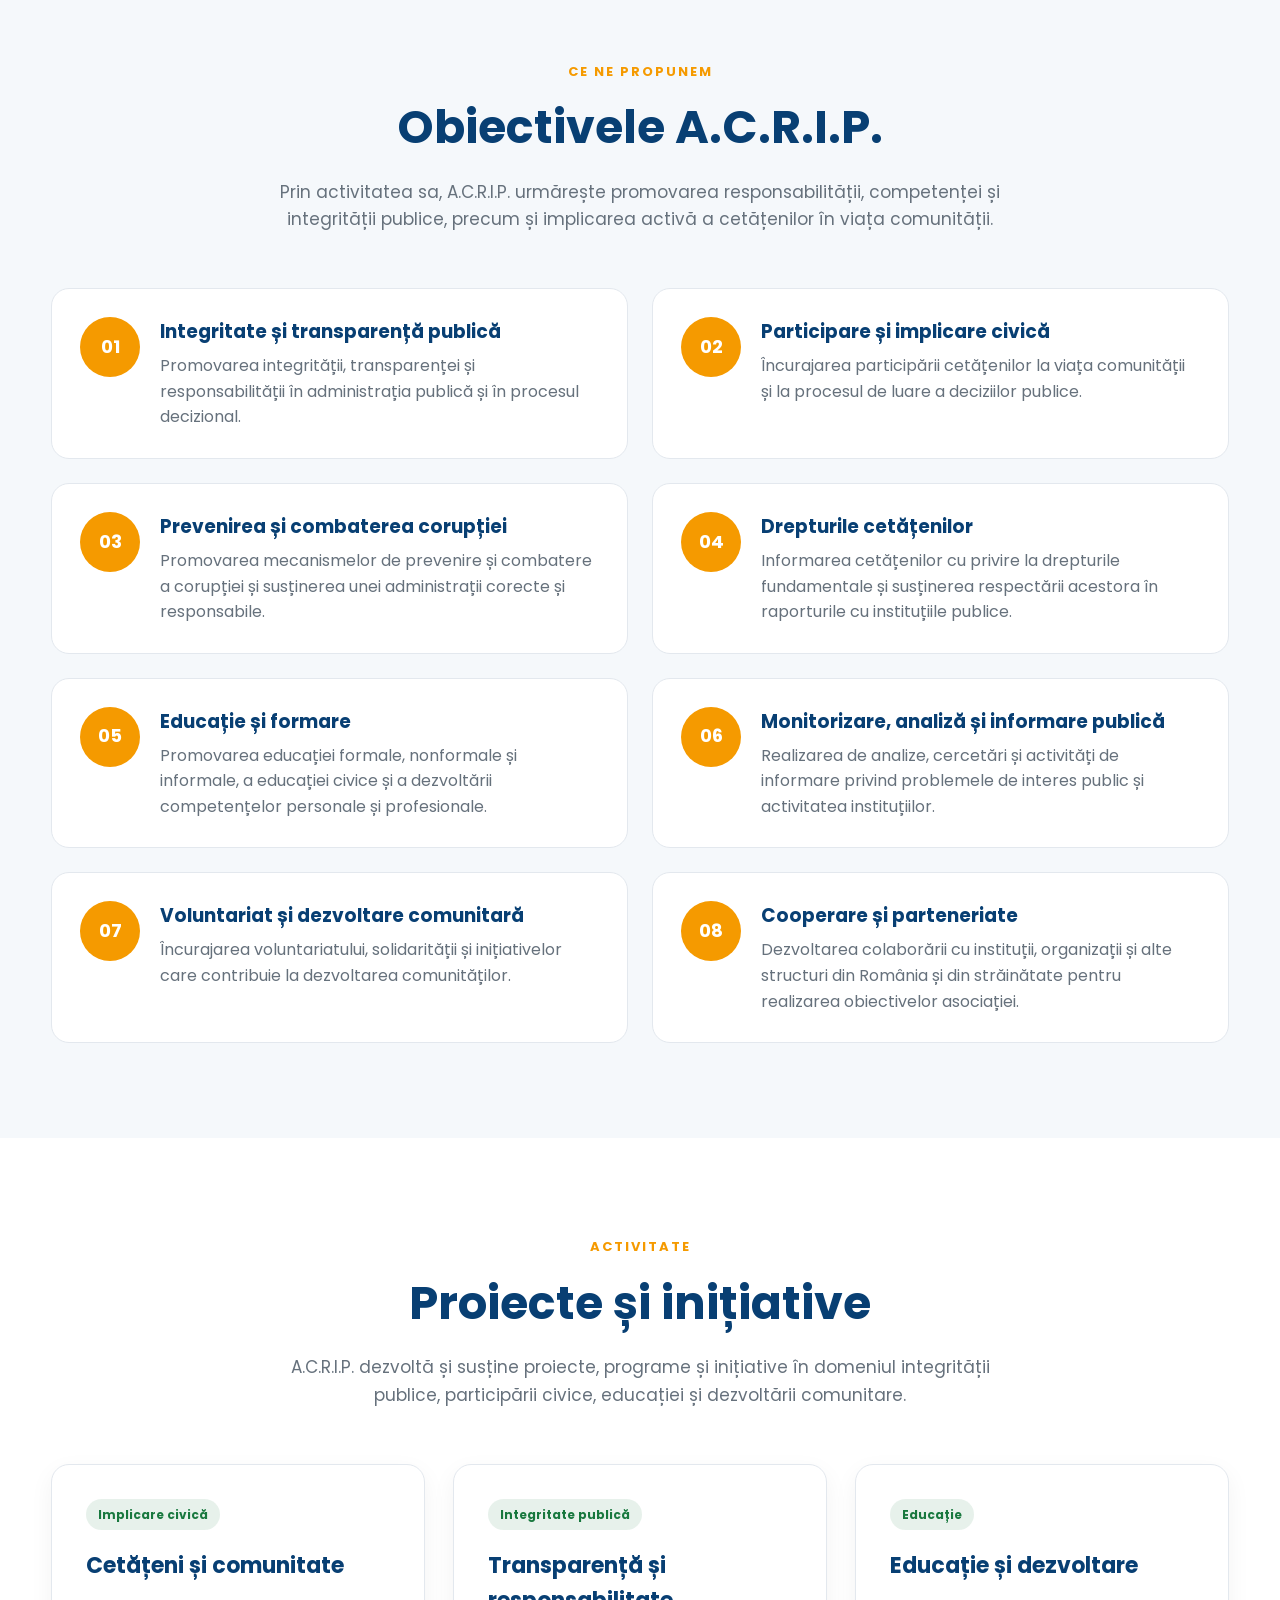
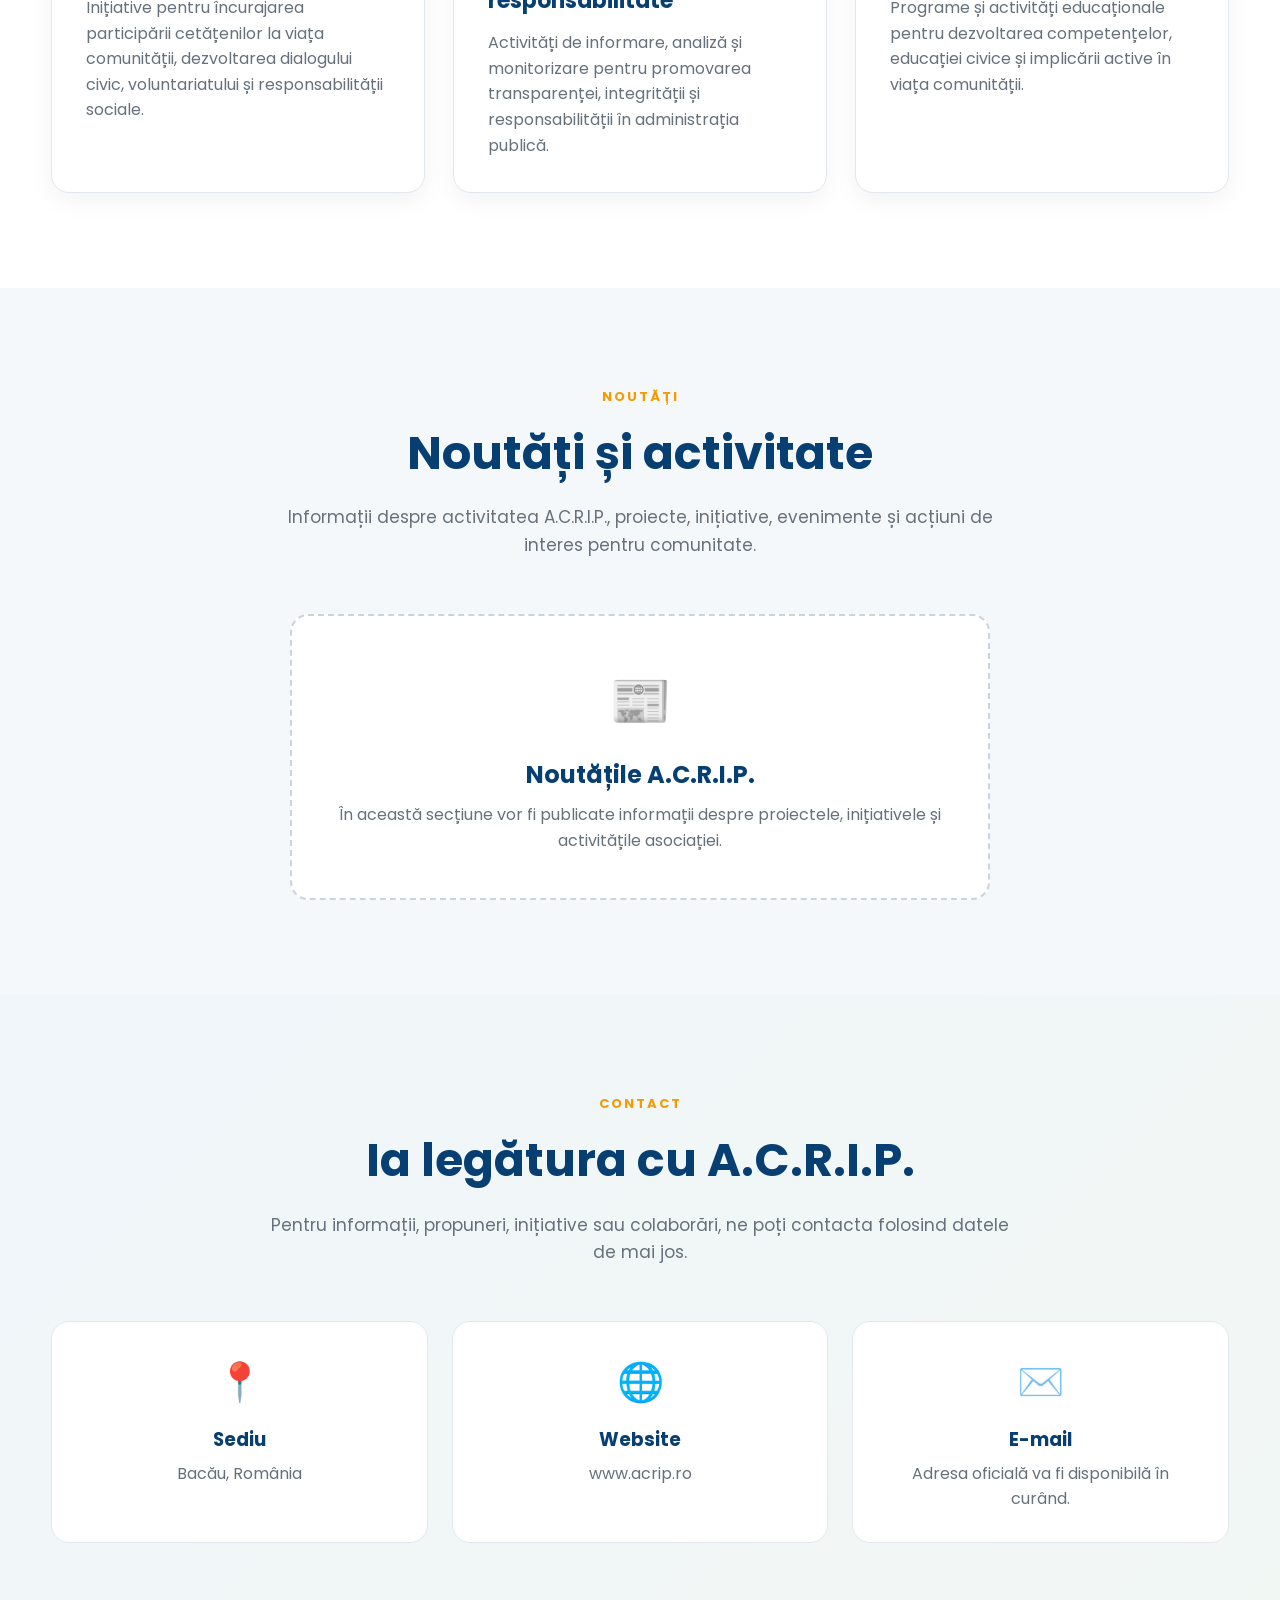
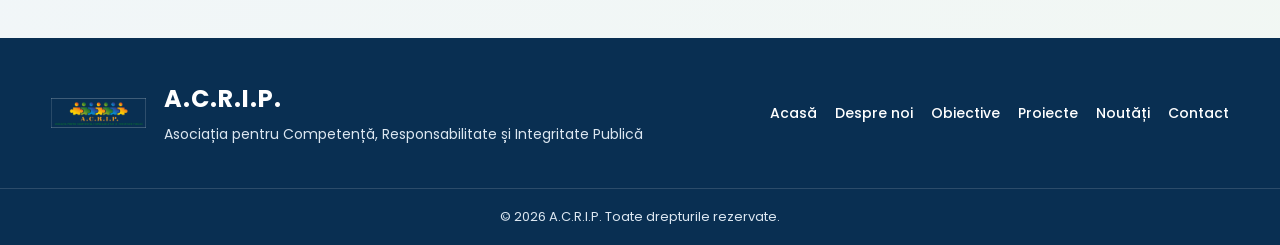
==== commit 1a28418d: "Adaugare buton Facebook ACRIP" ====
--- a/index.html
+++ b/index.html
@@ -52,6 +52,11 @@
                 <a href="#noutati">Noutăți</a>
 
                 <a href="#contact">Contact</a>
+                
+<a href="https://web.facebook.com/profile.php?id=100095312011166"
+   target="_blank"
+   rel="noopener noreferrer">Facebook</a>
+
 
             </nav>
 
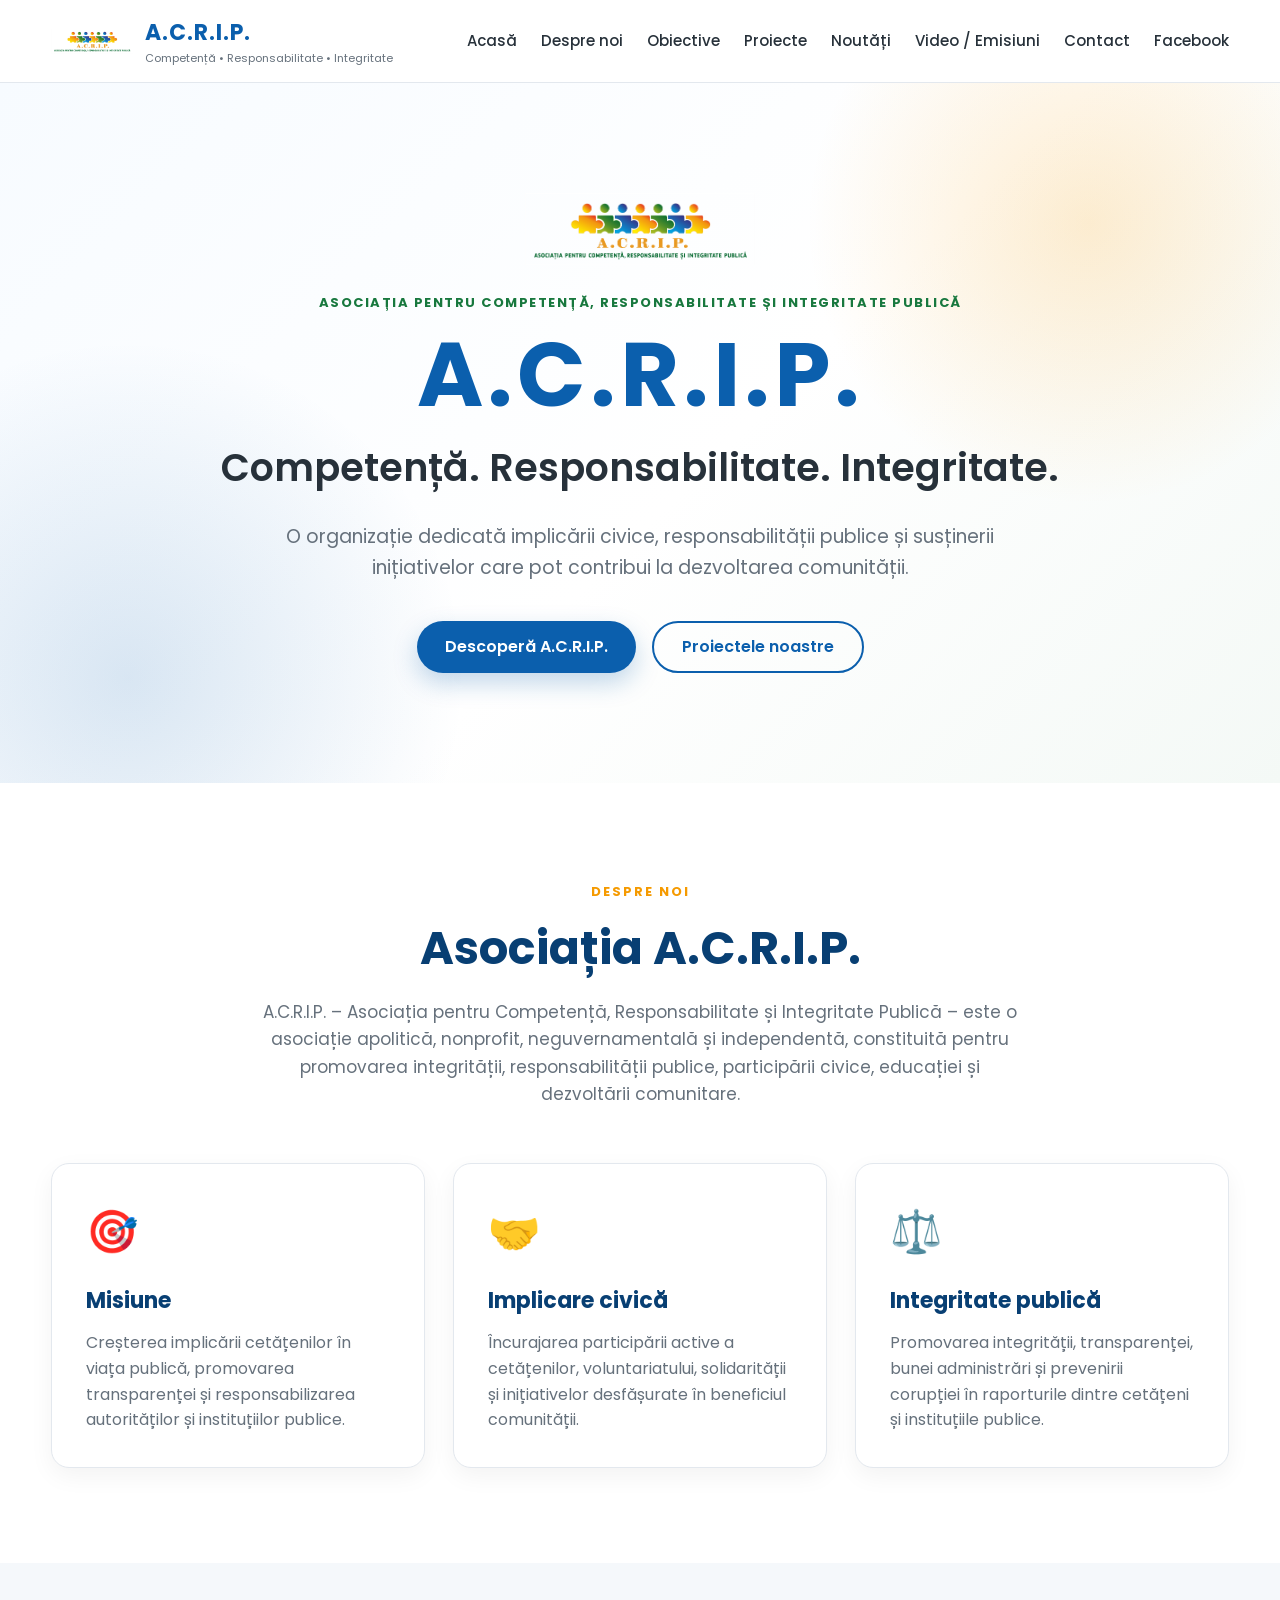
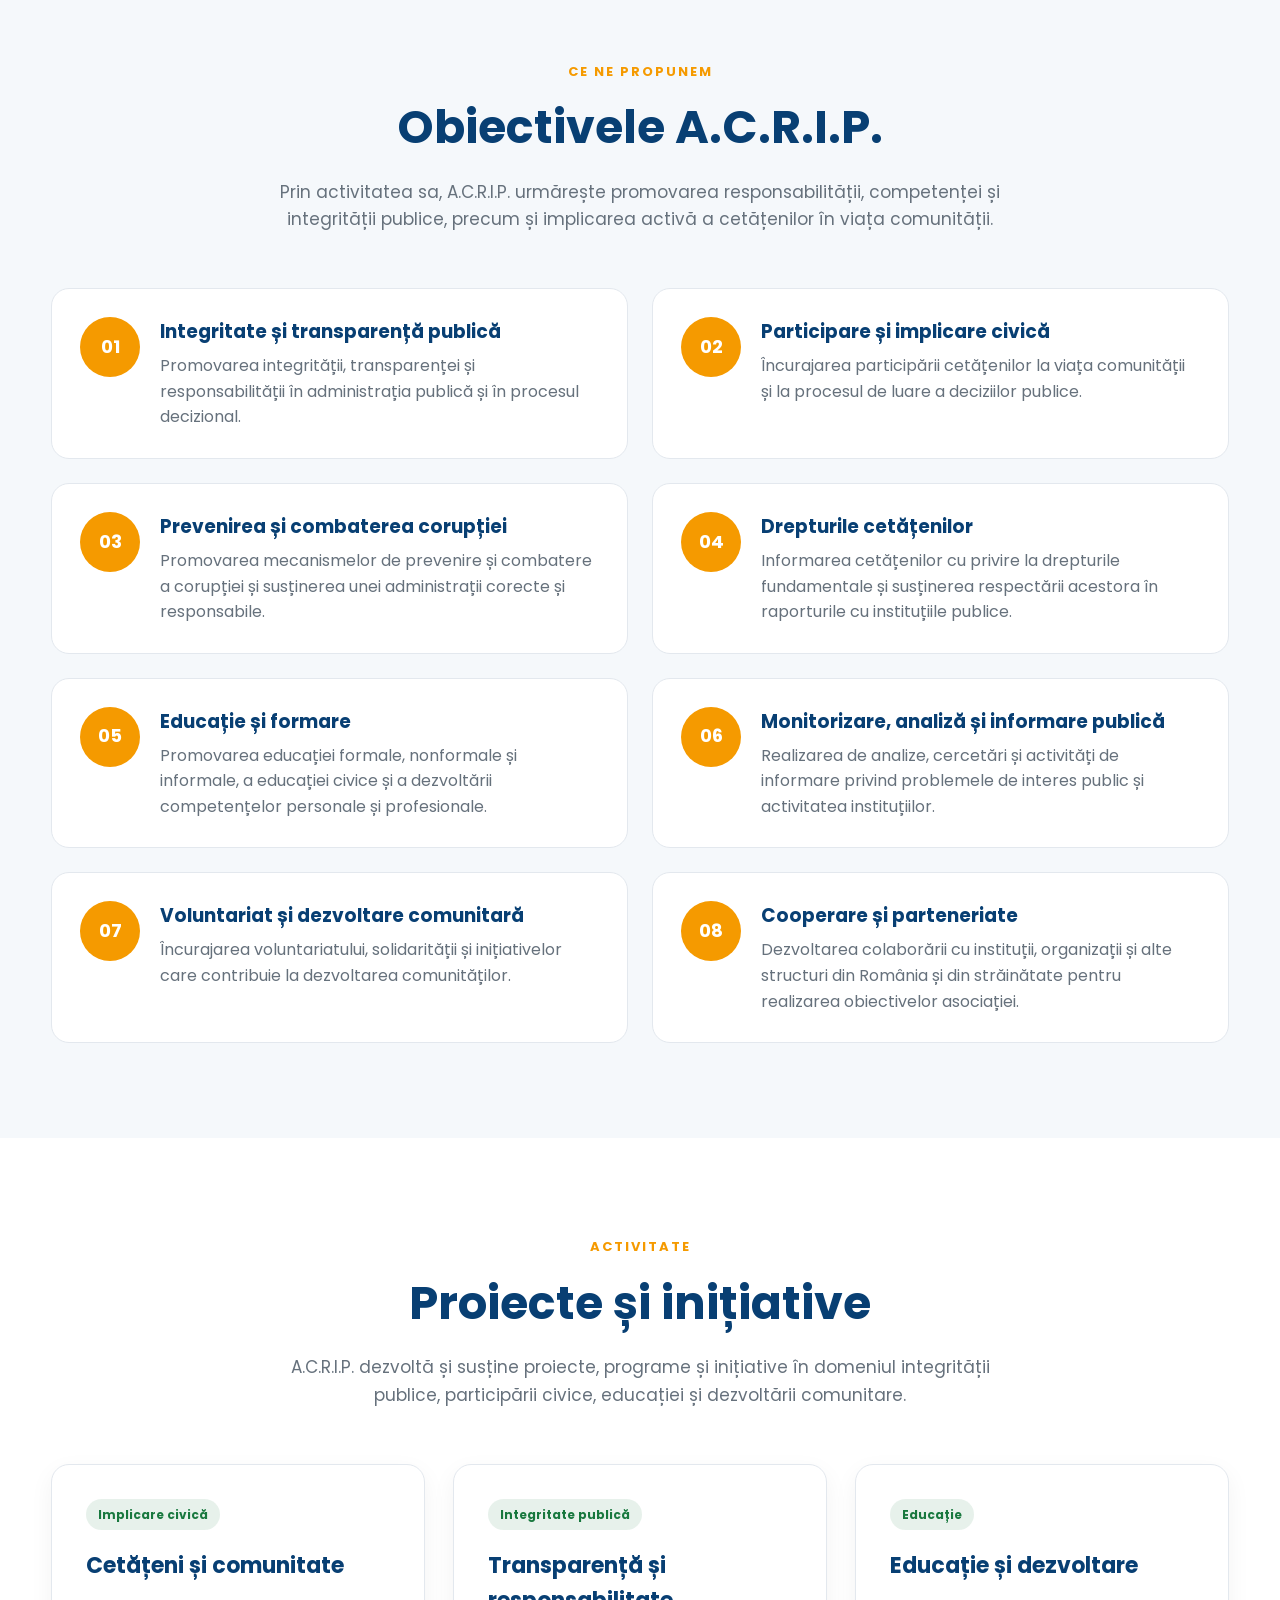
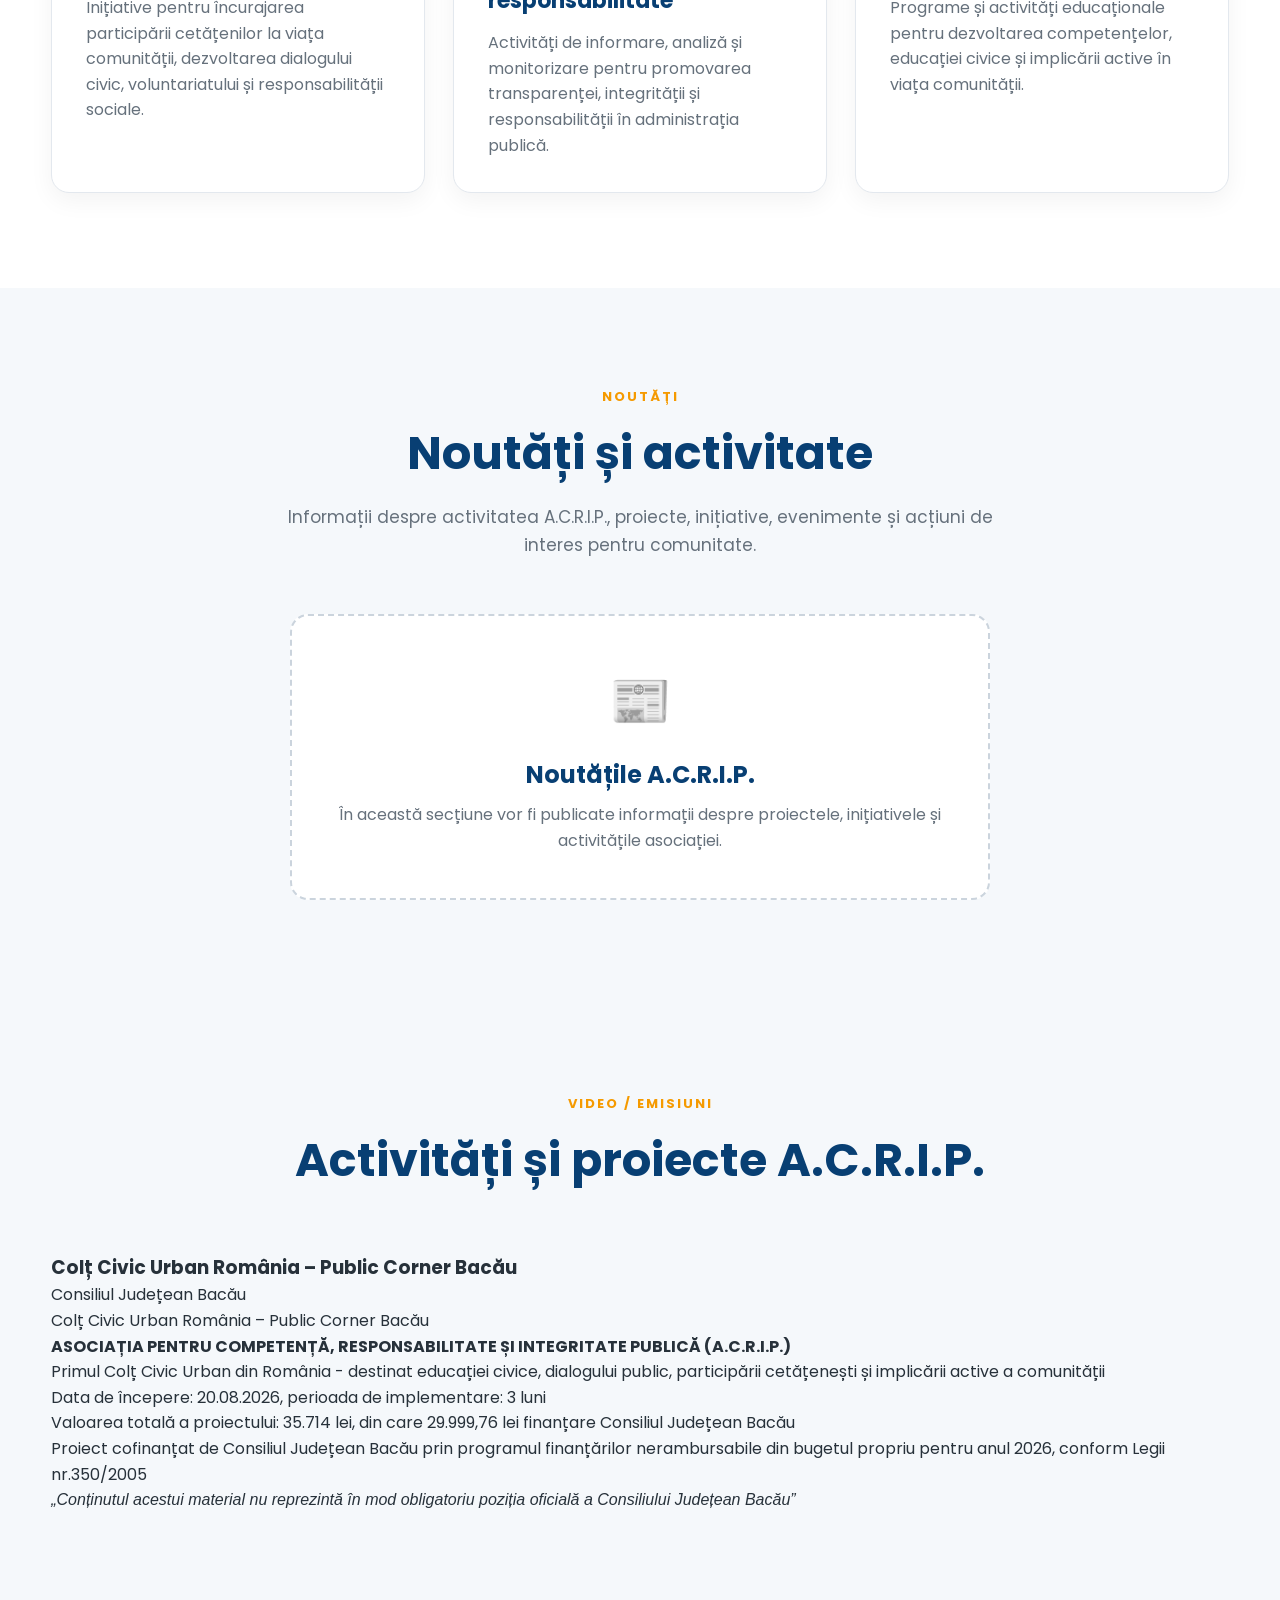
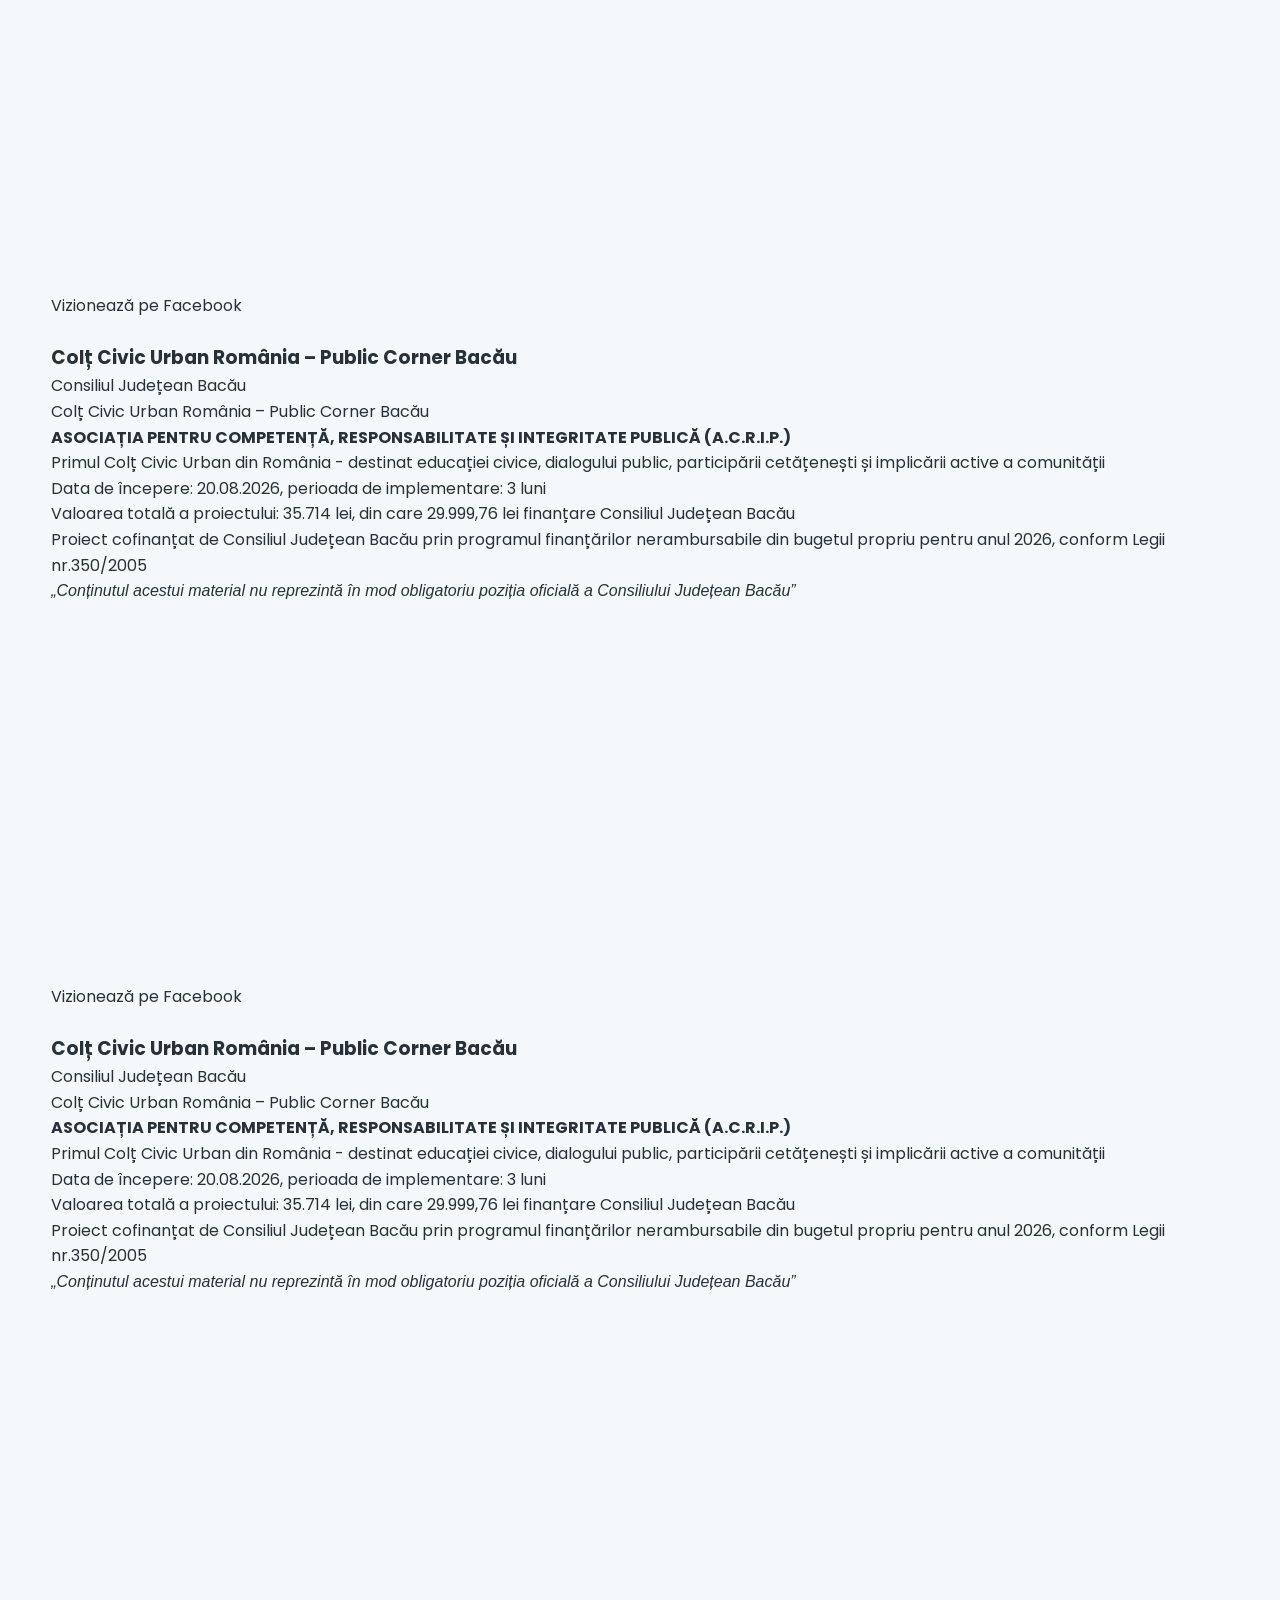
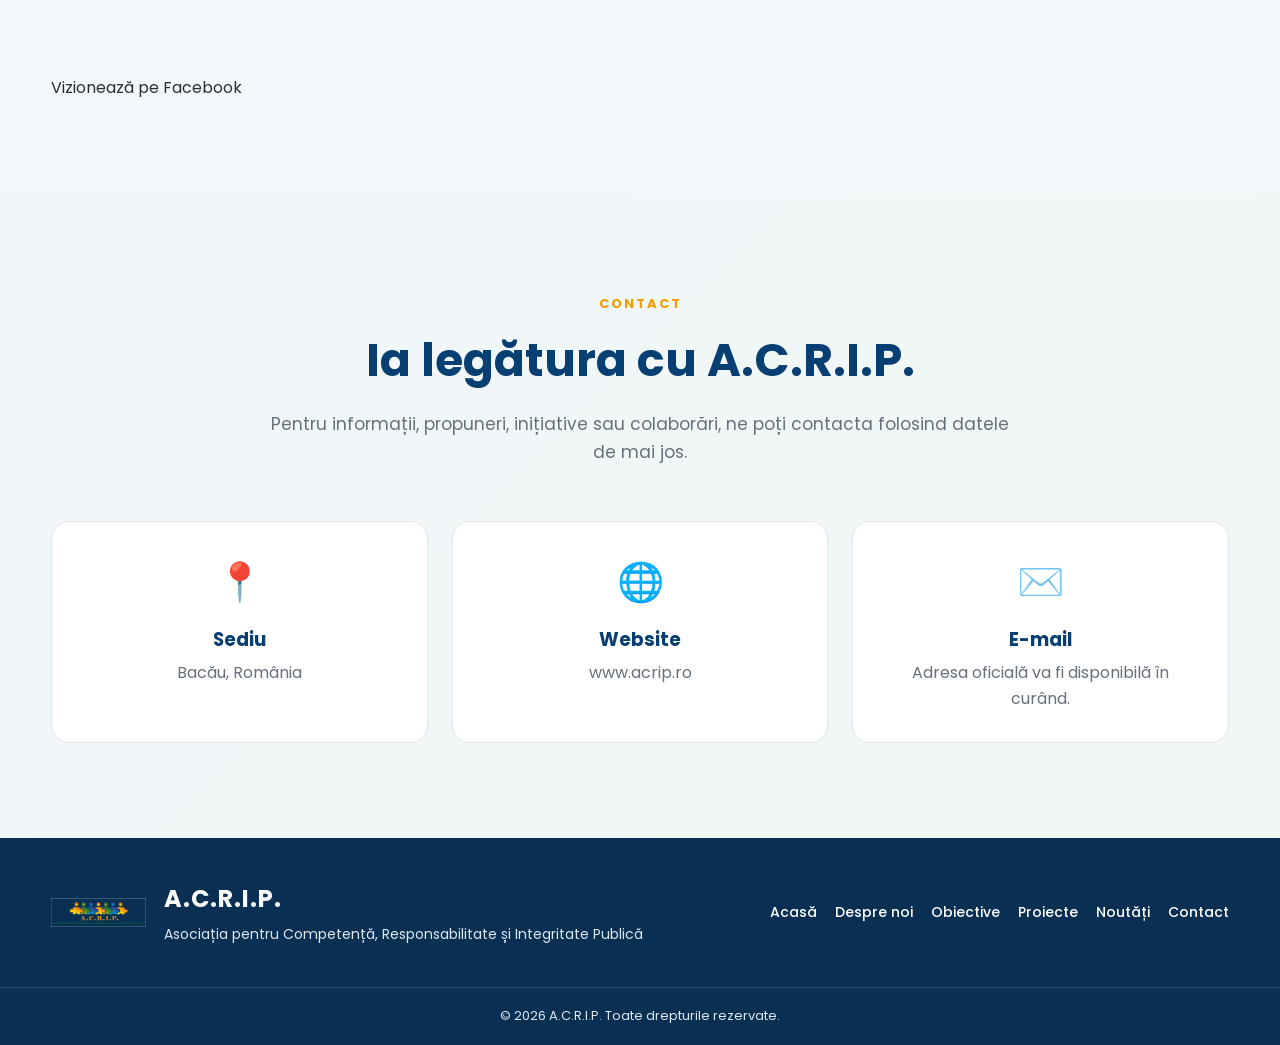
==== commit a994f28a: "Adaugare trei videoclipuri ACRIP si ajustari CSS" ====
--- a/index.html
+++ b/index.html
@@ -50,6 +50,9 @@
                 <a href="#proiecte">Proiecte</a>
 
                 <a href="#noutati">Noutăți</a>
+                
+<a href="#video">Video / Emisiuni</a>
+
 
                 <a href="#contact">Contact</a>
                 
@@ -457,7 +460,109 @@
 
 </section>
 
-      <!-- CONTACT -->
+ 
+<!-- VIDEO / EMISIUNI -->
+<section class="section section-light" id="video">
+  <div class="container">
+    <div class="section-heading">
+      <span>VIDEO / EMISIUNI</span>
+      <h2>Activități și proiecte A.C.R.I.P.</h2>
+    </div>
+
+    <article class="video-item">
+      <h3>Colț Civic Urban România – Public Corner Bacău</h3>
+
+      <p>Consiliul Județean Bacău</p>
+      <p>Colț Civic Urban România – Public Corner Bacău</p>
+      <p><strong>ASOCIAȚIA PENTRU COMPETENȚĂ, RESPONSABILITATE ȘI INTEGRITATE PUBLICĂ (A.C.R.I.P.)</strong></p>
+      <p>Primul Colț Civic Urban din România - destinat educației civice, dialogului public, participării cetățenești și implicării active a comunității</p>
+      <p>Data de începere: 20.08.2026, perioada de implementare: 3 luni</p>
+      <p>Valoarea totală a proiectului: 35.714 lei, din care 29.999,76 lei finanțare Consiliul Județean Bacău</p>
+      <p>Proiect cofinanțat de Consiliul Județean Bacău prin programul finanțărilor nerambursabile din bugetul propriu pentru anul 2026, conform Legii nr.350/2005</p>
+      <p><em>„Conținutul acestui material nu reprezintă în mod obligatoriu poziția oficială a Consiliului Județean Bacău”</em></p>
+
+      <iframe
+        src="https://www.facebook.com/plugins/video.php?href=https%3A%2F%2Fwww.facebook.com%2Freel%2F1731162324613092&show_text=false"
+        title="Videoclip A.C.R.I.P. - Public Corner Bacău"
+        style="width:100%;max-width:560px;height:360px;border:0;"
+        allow="autoplay; clipboard-write; encrypted-media; picture-in-picture; web-share"
+        allowfullscreen
+        loading="lazy">
+      </iframe>
+
+      <p>
+        <a href="https://www.facebook.com/reel/1731162324613092"
+           target="_blank" rel="noopener noreferrer">
+          Vizionează pe Facebook
+        </a>
+      </p>
+    </article>
+
+<!-- AL DOILEA VIDEOCLIP -->
+<article class="video-item">
+  <h3>Colț Civic Urban România – Public Corner Bacău</h3>
+
+  <p>Consiliul Județean Bacău</p>
+  <p>Colț Civic Urban România – Public Corner Bacău</p>
+  <p><strong>ASOCIAȚIA PENTRU COMPETENȚĂ, RESPONSABILITATE ȘI INTEGRITATE PUBLICĂ (A.C.R.I.P.)</strong></p>
+  <p>Primul Colț Civic Urban din România - destinat educației civice, dialogului public, participării cetățenești și implicării active a comunității</p>
+  <p>Data de începere: 20.08.2026, perioada de implementare: 3 luni</p>
+  <p>Valoarea totală a proiectului: 35.714 lei, din care 29.999,76 lei finanțare Consiliul Județean Bacău</p>
+  <p>Proiect cofinanțat de Consiliul Județean Bacău prin programul finanțărilor nerambursabile din bugetul propriu pentru anul 2026, conform Legii nr.350/2005</p>
+  <p><em>„Conținutul acestui material nu reprezintă în mod obligatoriu poziția oficială a Consiliului Județean Bacău”</em></p>
+
+  <iframe    
+src="https://www.facebook.com/plugins/video.php?href=https%3A%2F%2Fwww.facebook.com%2Freel%2F2935696313454005&show_text=false"
+    title="Al doilea videoclip A.C.R.I.P."
+    style="width:100%;max-width:560px;height:360px;border:0;"
+    allow="autoplay; clipboard-write; encrypted-media; picture-in-picture; web-share"
+    allowfullscreen
+    loading="lazy">
+  </iframe>
+
+  <p>
+    <href="https://www.facebook.com/reel/2935696313454005"
+       target="_blank" rel="noopener noreferrer">
+      Vizionează pe Facebook
+    </a>
+  </p>
+</article>
+ 
+
+<!-- AL TREILEA VIDEOCLIP -->
+<article class="video-item">
+  <h3>Colț Civic Urban România – Public Corner Bacău</h3>
+
+  <p>Consiliul Județean Bacău</p>
+  <p>Colț Civic Urban România – Public Corner Bacău</p>
+  <p><strong>ASOCIAȚIA PENTRU COMPETENȚĂ, RESPONSABILITATE ȘI INTEGRITATE PUBLICĂ (A.C.R.I.P.)</strong></p>
+  <p>Primul Colț Civic Urban din România - destinat educației civice, dialogului public, participării cetățenești și implicării active a comunității</p>
+  <p>Data de începere: 20.08.2026, perioada de implementare: 3 luni</p>
+  <p>Valoarea totală a proiectului: 35.714 lei, din care 29.999,76 lei finanțare Consiliul Județean Bacău</p>
+  <p>Proiect cofinanțat de Consiliul Județean Bacău prin programul finanțărilor nerambursabile din bugetul propriu pentru anul 2026, conform Legii nr.350/2005</p>
+  <p><em>„Conținutul acestui material nu reprezintă în mod obligatoriu poziția oficială a Consiliului Județean Bacău”</em></p>
+
+  <iframe
+    src="https://www.facebook.com/plugins/video.php?href=https%3A%2F%2Fwww.facebook.com%2Freel%2F1610652024145956&show_text=false"
+    title="Al treilea videoclip A.C.R.I.P."
+    style="width:100%;max-width:560px;height:360px;border:0;"
+    allow="autoplay; clipboard-write; encrypted-media; picture-in-picture; web-share"
+    allowfullscreen
+    loading="lazy">
+  </iframe>
+
+  <p>
+    <a href="https://www.facebook.com/reel/1610652024145956"
+       target="_blank" rel="noopener noreferrer">
+      Vizionează pe Facebook
+    </a>
+  </p>
+</article>
+
+</div>
+</section>
+
+<!-- CONTACT -->
 <section class="section contact-section" id="contact">
 
     <div class="container">
--- a/css/style.css
+++ b/css/style.css
@@ -856,4 +856,14 @@
         flex-direction: column;
     }
 
+}
+
+/* Spatiere videoclipuri ACRIP */
+#video .video-item iframe {
+    display: block;
+    margin-top: 20px;
+}
+
+#video .video-item + .video-item {
+    margin-top: 25px;
 }
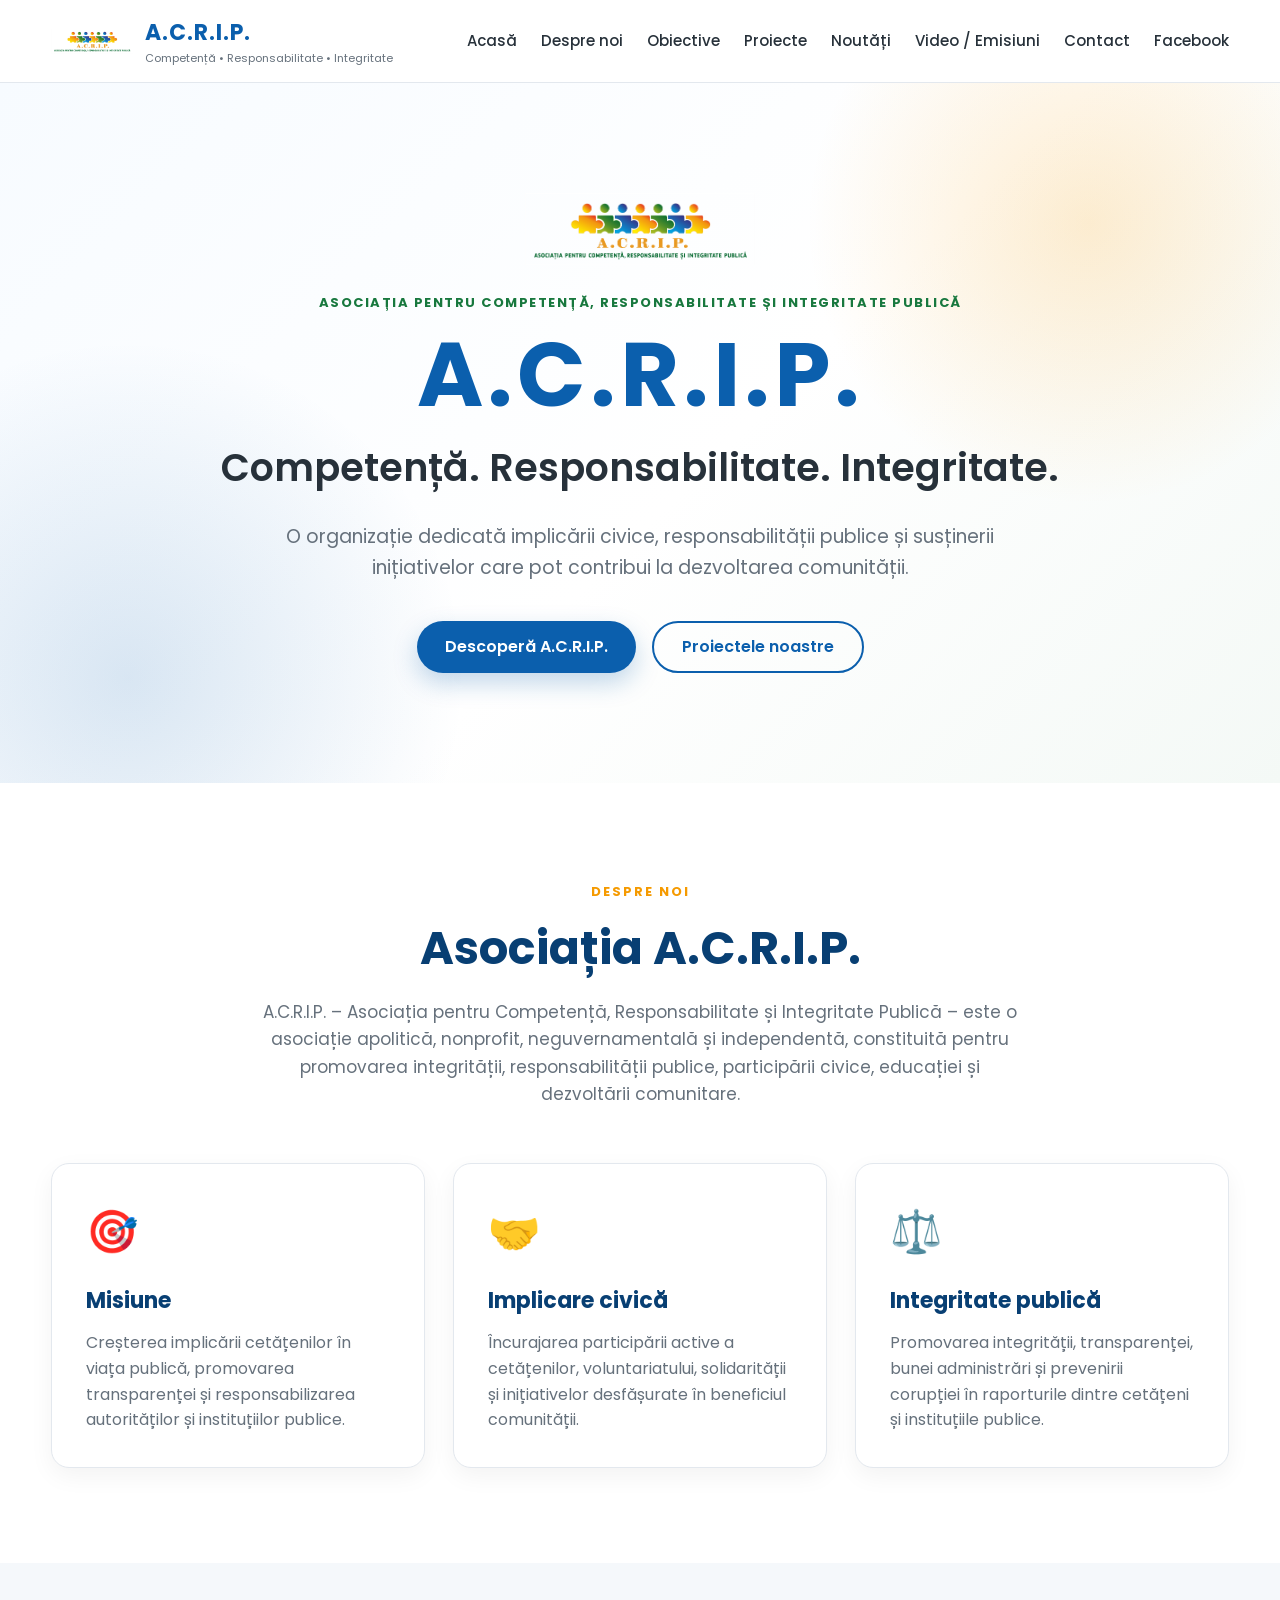
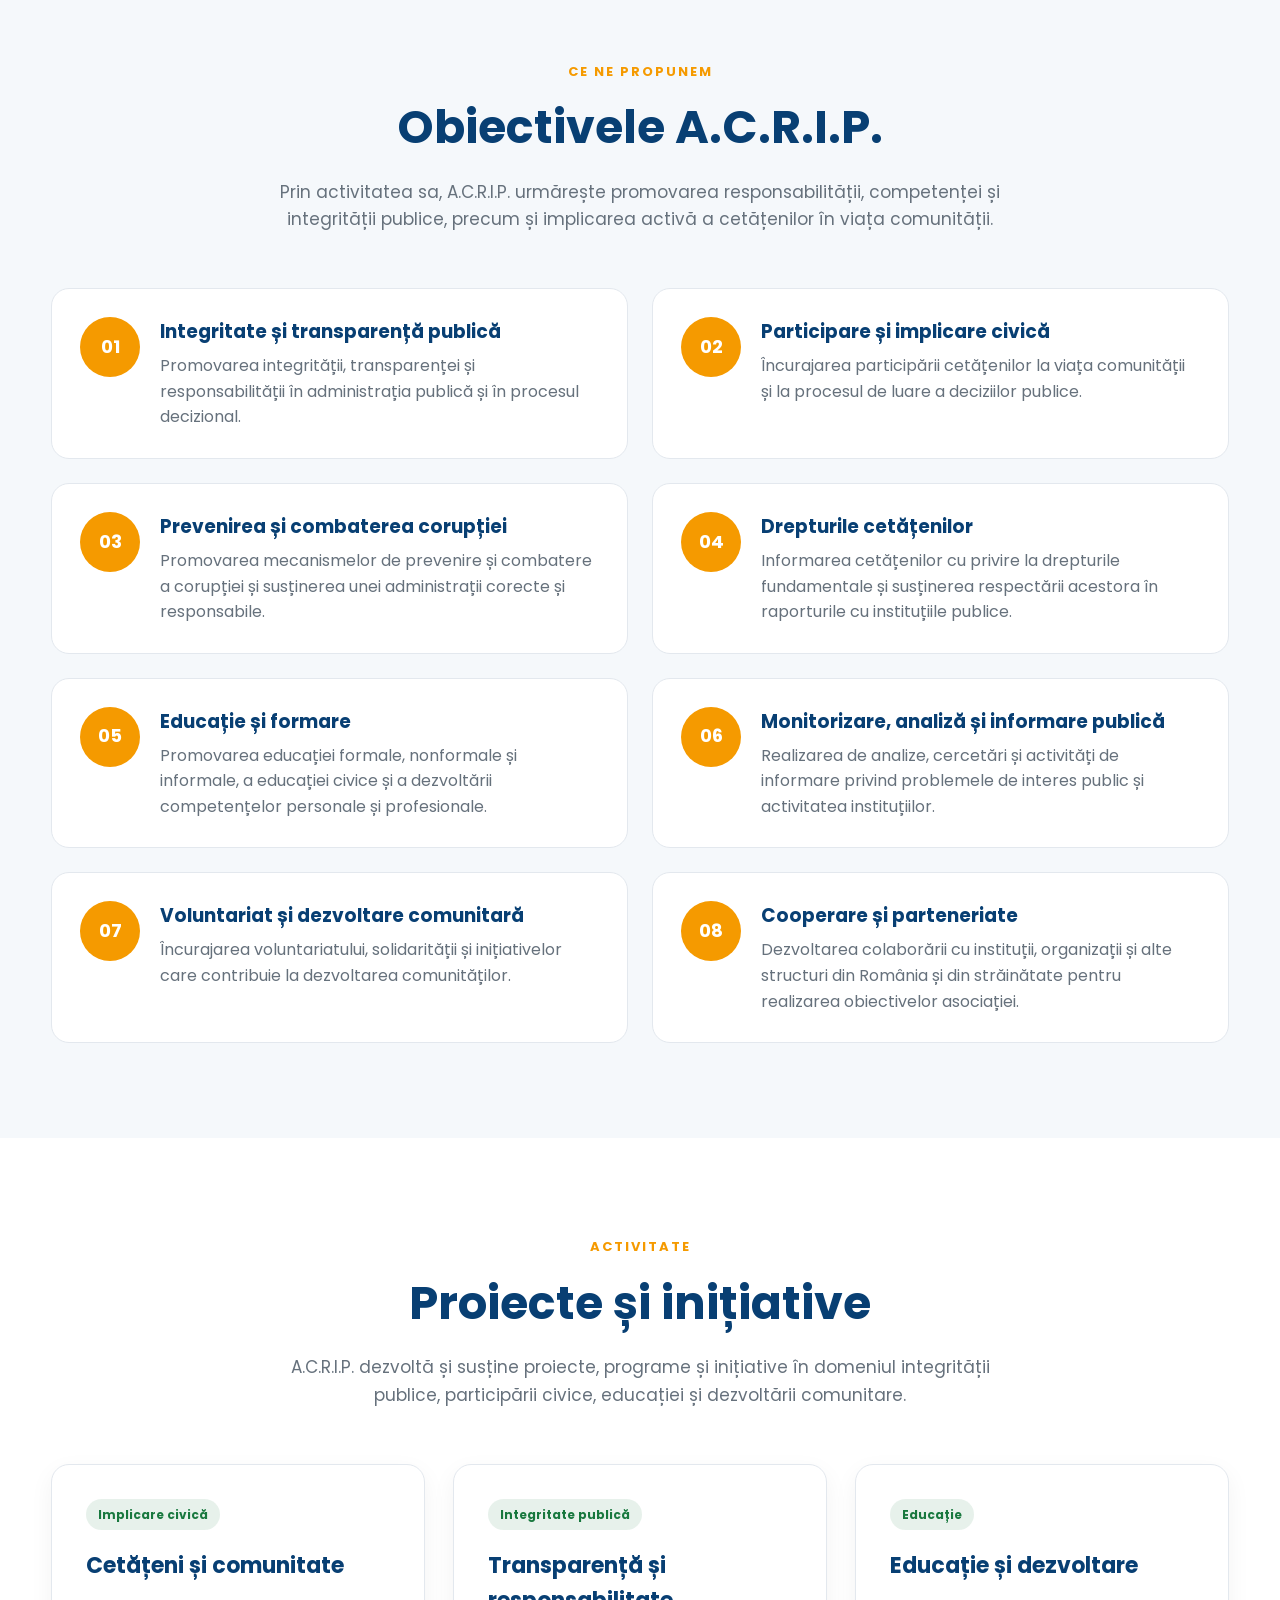
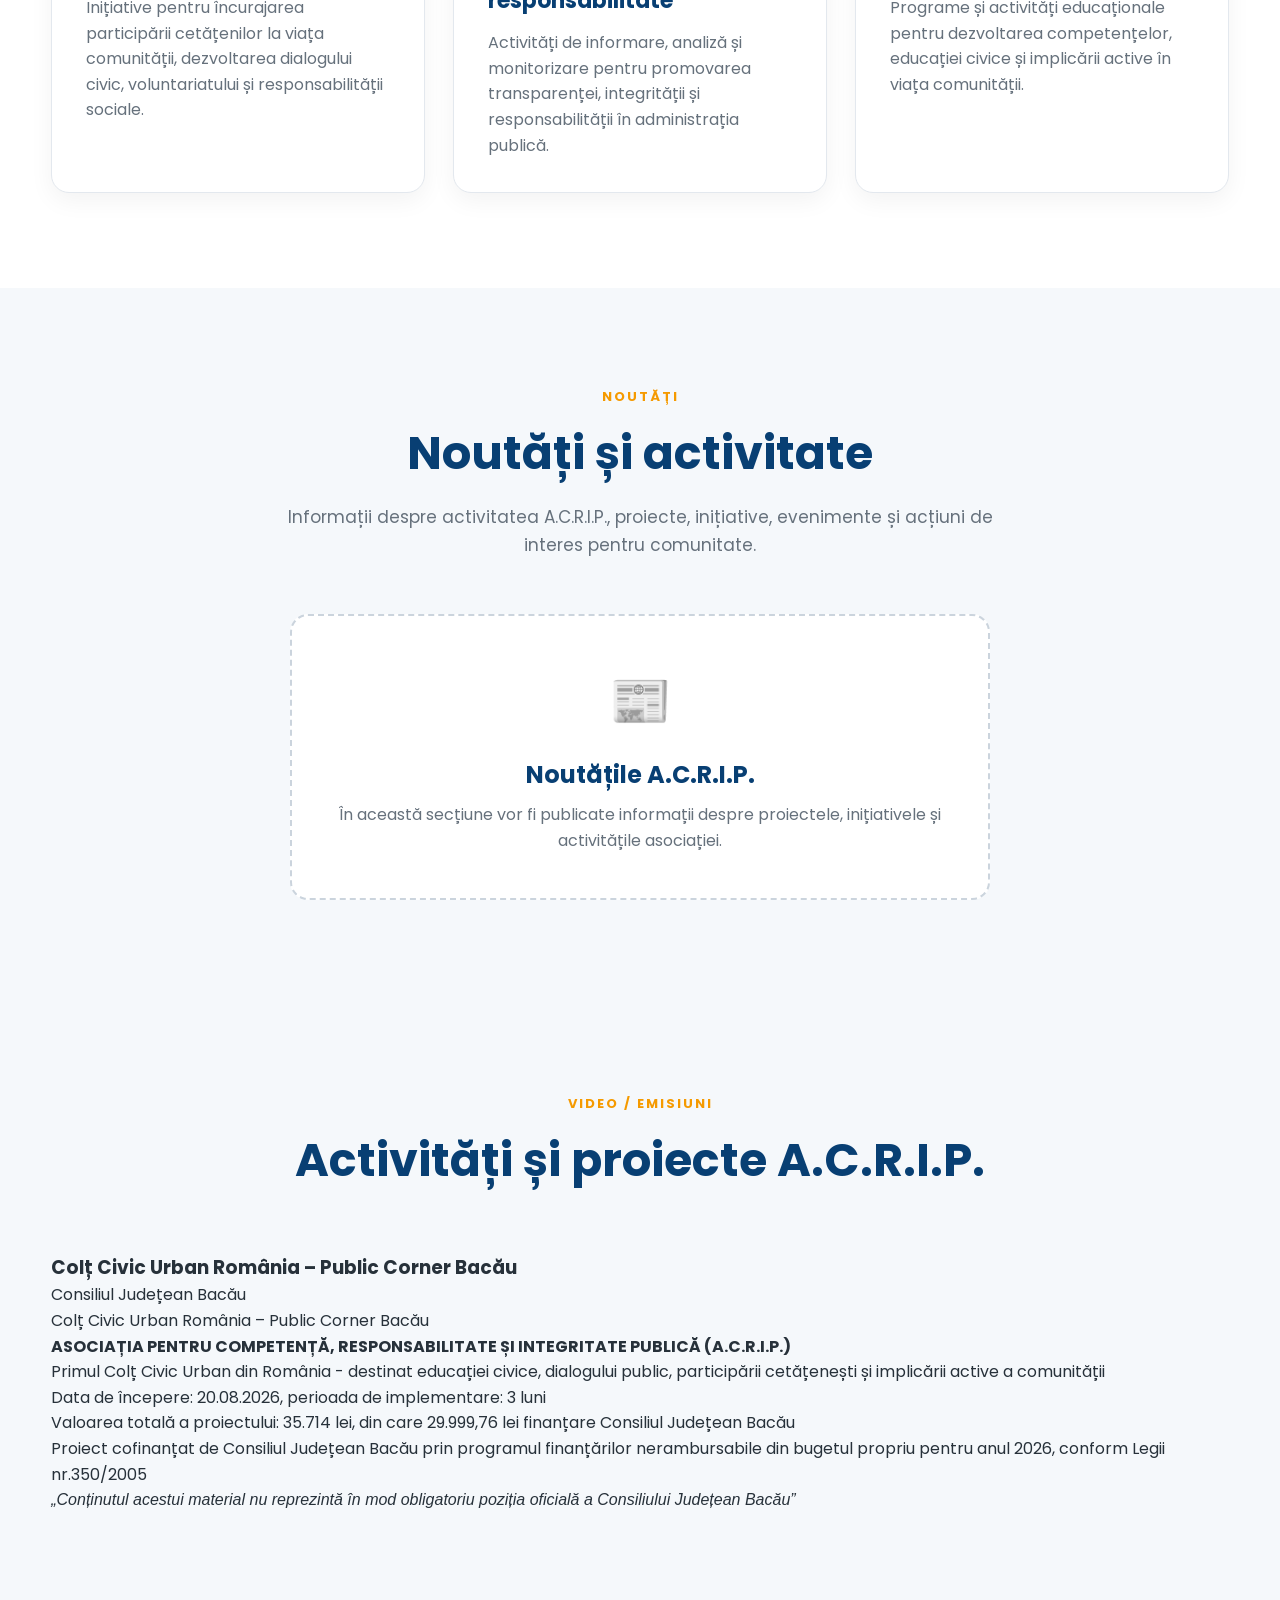
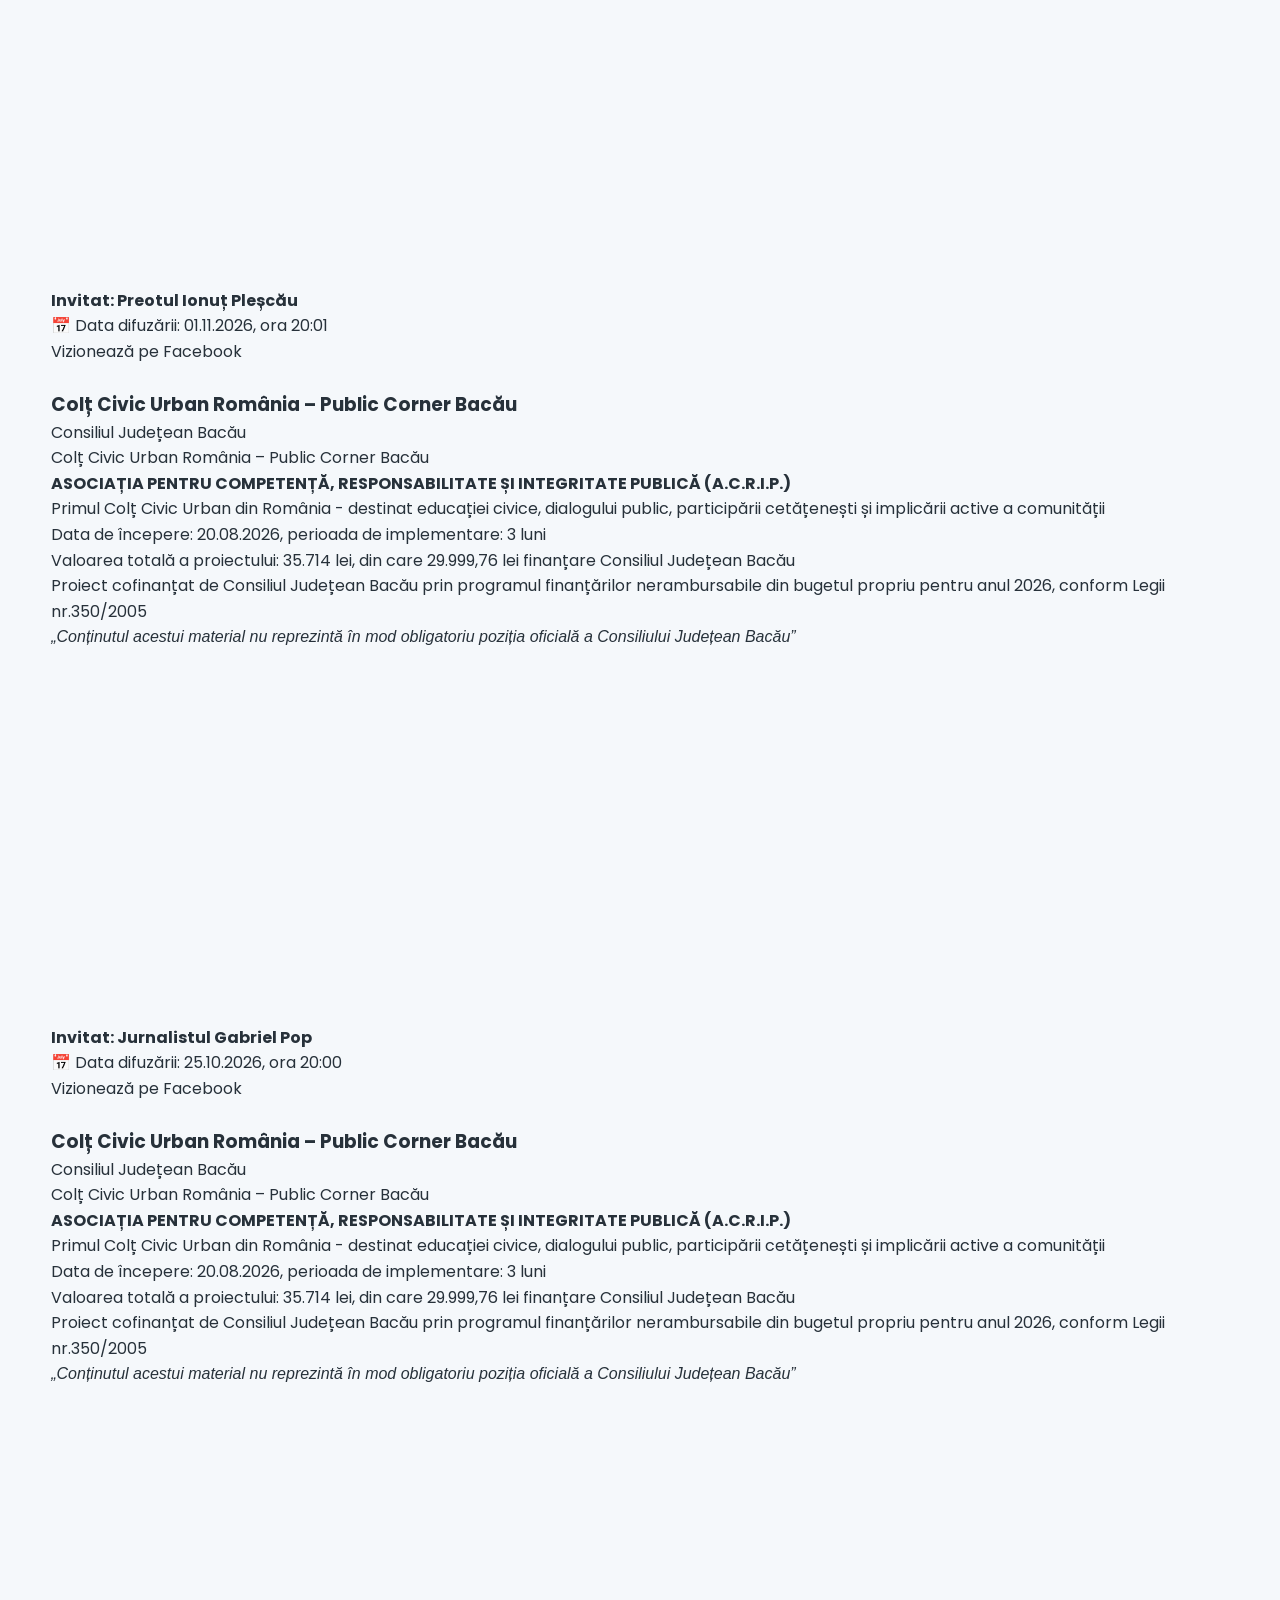
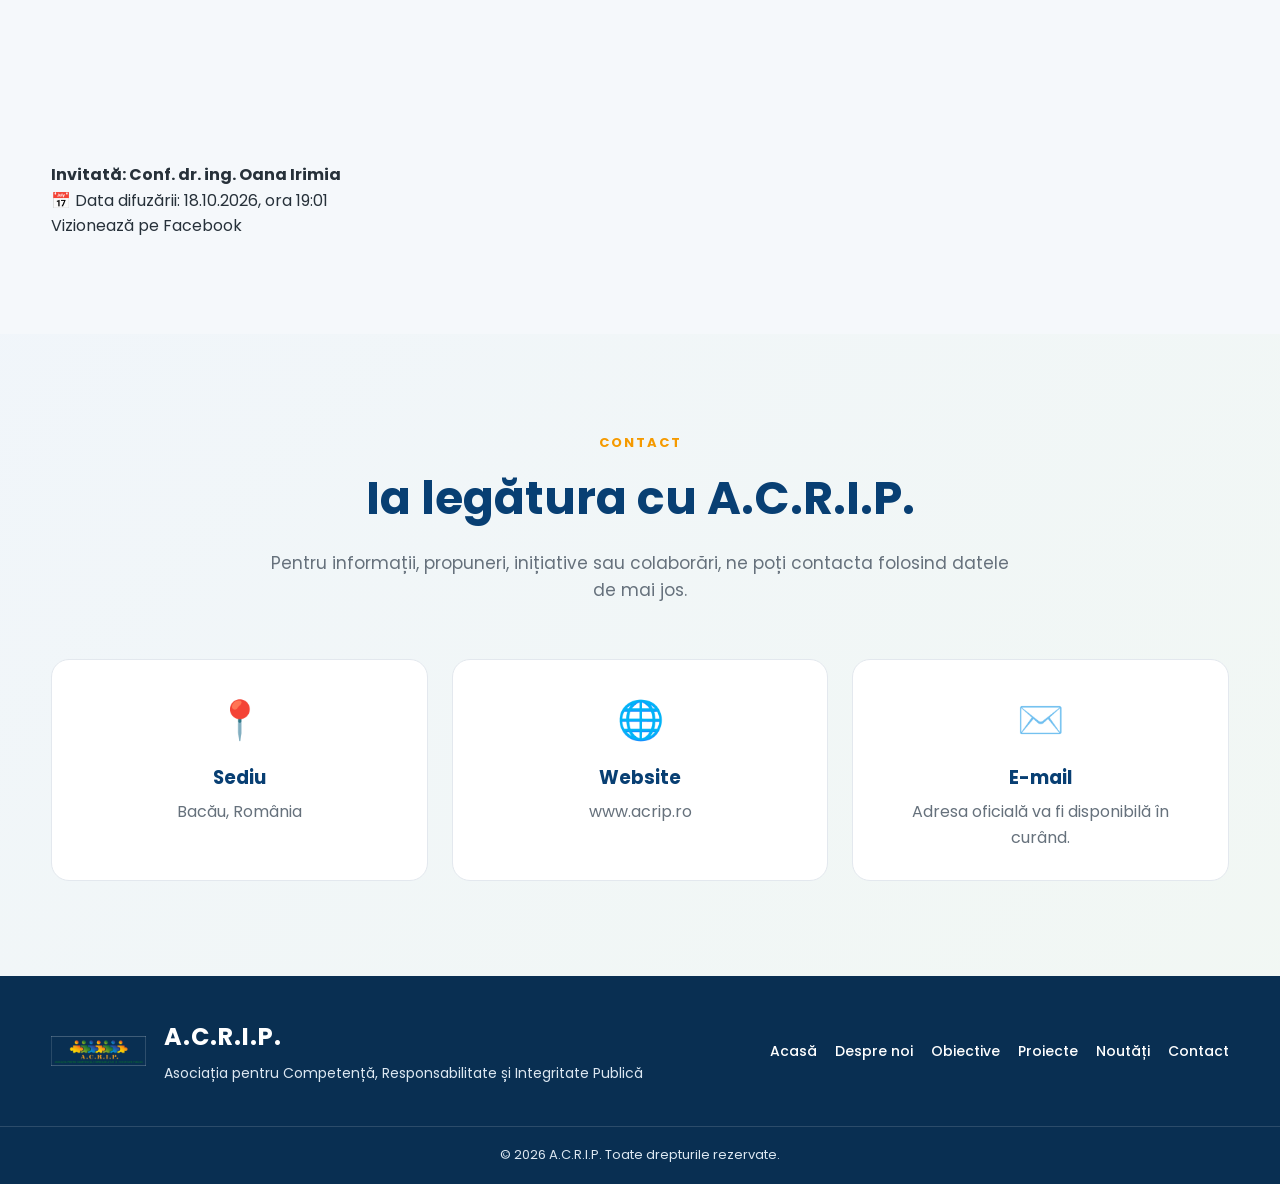
==== commit 4a6ab559: "Adaugare nume invitati si ore difuzare" ====
--- a/index.html
+++ b/index.html
@@ -470,6 +470,66 @@
     </div>
 
     <article class="video-item">
+  <h3>Colț Civic Urban România – Public Corner Bacău</h3>
+
+  <p>Consiliul Județean Bacău</p>
+  <p>Colț Civic Urban România – Public Corner Bacău</p>
+  <p><strong>ASOCIAȚIA PENTRU COMPETENȚĂ, RESPONSABILITATE ȘI INTEGRITATE PUBLICĂ (A.C.R.I.P.)</strong></p>
+  <p>Primul Colț Civic Urban din România - destinat educației civice, dialogului public, participării cetățenești și implicării active a comunității</p>
+  <p>Data de începere: 20.08.2026, perioada de implementare: 3 luni</p>
+  <p>Valoarea totală a proiectului: 35.714 lei, din care 29.999,76 lei finanțare Consiliul Județean Bacău</p>
+  <p>Proiect cofinanțat de Consiliul Județean Bacău prin programul finanțărilor nerambursabile din bugetul propriu pentru anul 2026, conform Legii nr.350/2005</p>
+  <p><em>„Conținutul acestui material nu reprezintă în mod obligatoriu poziția oficială a Consiliului Județean Bacău”</em></p>
+
+  <iframe    
+src="https://www.facebook.com/plugins/video.php?href=https%3A%2F%2Fwww.facebook.com%2Freel%2F2935696313454005&show_text=false"
+    title="A.C.R.I.P. - Emisiune cu parintele"
+    style="width:100%;max-width:560px;height:360px;border:0;"
+    allow="autoplay; clipboard-write; encrypted-media; picture-in-picture; web-share"
+    allowfullscreen
+    loading="lazy">
+  </iframe>
+<p style="margin-top: 10px;"><strong>Invitat: Preotul Ionuț Pleșcău</strong></p>
+<p>📅 Data difuzării: 01.11.2026, ora 20:01</p>
+  <p>
+    <a href="https://www.facebook.com/reel/2935696313454005"
+       target="_blank" rel="noopener noreferrer">
+      Vizionează pe Facebook
+    </a>
+  </p>
+</article>
+
+<article class="video-item">
+  <h3>Colț Civic Urban România – Public Corner Bacău</h3>
+
+  <p>Consiliul Județean Bacău</p>
+  <p>Colț Civic Urban România – Public Corner Bacău</p>
+  <p><strong>ASOCIAȚIA PENTRU COMPETENȚĂ, RESPONSABILITATE ȘI INTEGRITATE PUBLICĂ (A.C.R.I.P.)</strong></p>
+  <p>Primul Colț Civic Urban din România - destinat educației civice, dialogului public, participării cetățenești și implicării active a comunității</p>
+  <p>Data de începere: 20.08.2026, perioada de implementare: 3 luni</p>
+  <p>Valoarea totală a proiectului: 35.714 lei, din care 29.999,76 lei finanțare Consiliul Județean Bacău</p>
+  <p>Proiect cofinanțat de Consiliul Județean Bacău prin programul finanțărilor nerambursabile din bugetul propriu pentru anul 2026, conform Legii nr.350/2005</p>
+  <p><em>„Conținutul acestui material nu reprezintă în mod obligatoriu poziția oficială a Consiliului Județean Bacău”</em></p>
+
+  <iframe
+    src="https://www.facebook.com/plugins/video.php?href=https%3A%2F%2Fwww.facebook.com%2Freel%2F1610652024145956&show_text=false"
+    title="A.C.R.I.P. - Emisiune cu Gabriel Pop"
+    style="width:100%;max-width:560px;height:360px;border:0;"
+    allow="autoplay; clipboard-write; encrypted-media; picture-in-picture; web-share"
+    allowfullscreen
+    loading="lazy">
+  </iframe>
+<p><strong>Invitat: Jurnalistul Gabriel Pop</strong></p>
+<p>📅 Data difuzării: 25.10.2026, ora 20:00</p>
+  <p>
+    <a href="https://www.facebook.com/reel/1610652024145956"
+       target="_blank" rel="noopener noreferrer">
+      Vizionează pe Facebook
+    </a>
+  </p>
+</article>
+
+<article class="video-item">
       <h3>Colț Civic Urban România – Public Corner Bacău</h3>
 
       <p>Consiliul Județean Bacău</p>
@@ -483,13 +543,14 @@
 
       <iframe
         src="https://www.facebook.com/plugins/video.php?href=https%3A%2F%2Fwww.facebook.com%2Freel%2F1731162324613092&show_text=false"
-        title="Videoclip A.C.R.I.P. - Public Corner Bacău"
+        title="A.C.R.I.P. - Emisiune cu Oana Irimia"
         style="width:100%;max-width:560px;height:360px;border:0;"
         allow="autoplay; clipboard-write; encrypted-media; picture-in-picture; web-share"
         allowfullscreen
         loading="lazy">
       </iframe>
-
+<p><strong>Invitată: Conf. dr. ing. Oana Irimia</strong></p>
+<p>📅 Data difuzării: 18.10.2026, ora 19:01</p>
       <p>
         <a href="https://www.facebook.com/reel/1731162324613092"
            target="_blank" rel="noopener noreferrer">
@@ -498,66 +559,6 @@
       </p>
     </article>
 
-<!-- AL DOILEA VIDEOCLIP -->
-<article class="video-item">
-  <h3>Colț Civic Urban România – Public Corner Bacău</h3>
-
-  <p>Consiliul Județean Bacău</p>
-  <p>Colț Civic Urban România – Public Corner Bacău</p>
-  <p><strong>ASOCIAȚIA PENTRU COMPETENȚĂ, RESPONSABILITATE ȘI INTEGRITATE PUBLICĂ (A.C.R.I.P.)</strong></p>
-  <p>Primul Colț Civic Urban din România - destinat educației civice, dialogului public, participării cetățenești și implicării active a comunității</p>
-  <p>Data de începere: 20.08.2026, perioada de implementare: 3 luni</p>
-  <p>Valoarea totală a proiectului: 35.714 lei, din care 29.999,76 lei finanțare Consiliul Județean Bacău</p>
-  <p>Proiect cofinanțat de Consiliul Județean Bacău prin programul finanțărilor nerambursabile din bugetul propriu pentru anul 2026, conform Legii nr.350/2005</p>
-  <p><em>„Conținutul acestui material nu reprezintă în mod obligatoriu poziția oficială a Consiliului Județean Bacău”</em></p>
-
-  <iframe    
-src="https://www.facebook.com/plugins/video.php?href=https%3A%2F%2Fwww.facebook.com%2Freel%2F2935696313454005&show_text=false"
-    title="Al doilea videoclip A.C.R.I.P."
-    style="width:100%;max-width:560px;height:360px;border:0;"
-    allow="autoplay; clipboard-write; encrypted-media; picture-in-picture; web-share"
-    allowfullscreen
-    loading="lazy">
-  </iframe>
-
-  <p>
-    <href="https://www.facebook.com/reel/2935696313454005"
-       target="_blank" rel="noopener noreferrer">
-      Vizionează pe Facebook
-    </a>
-  </p>
-</article>
- 
-
-<!-- AL TREILEA VIDEOCLIP -->
-<article class="video-item">
-  <h3>Colț Civic Urban România – Public Corner Bacău</h3>
-
-  <p>Consiliul Județean Bacău</p>
-  <p>Colț Civic Urban România – Public Corner Bacău</p>
-  <p><strong>ASOCIAȚIA PENTRU COMPETENȚĂ, RESPONSABILITATE ȘI INTEGRITATE PUBLICĂ (A.C.R.I.P.)</strong></p>
-  <p>Primul Colț Civic Urban din România - destinat educației civice, dialogului public, participării cetățenești și implicării active a comunității</p>
-  <p>Data de începere: 20.08.2026, perioada de implementare: 3 luni</p>
-  <p>Valoarea totală a proiectului: 35.714 lei, din care 29.999,76 lei finanțare Consiliul Județean Bacău</p>
-  <p>Proiect cofinanțat de Consiliul Județean Bacău prin programul finanțărilor nerambursabile din bugetul propriu pentru anul 2026, conform Legii nr.350/2005</p>
-  <p><em>„Conținutul acestui material nu reprezintă în mod obligatoriu poziția oficială a Consiliului Județean Bacău”</em></p>
-
-  <iframe
-    src="https://www.facebook.com/plugins/video.php?href=https%3A%2F%2Fwww.facebook.com%2Freel%2F1610652024145956&show_text=false"
-    title="Al treilea videoclip A.C.R.I.P."
-    style="width:100%;max-width:560px;height:360px;border:0;"
-    allow="autoplay; clipboard-write; encrypted-media; picture-in-picture; web-share"
-    allowfullscreen
-    loading="lazy">
-  </iframe>
-
-  <p>
-    <a href="https://www.facebook.com/reel/1610652024145956"
-       target="_blank" rel="noopener noreferrer">
-      Vizionează pe Facebook
-    </a>
-  </p>
-</article>
 
 </div>
 </section>
--- a/css/style.css
+++ b/css/style.css
@@ -859,10 +859,13 @@
 }
 
 /* Spatiere videoclipuri ACRIP */
+
 #video .video-item iframe {
     display: block;
-    margin-top: 20px;
-}
+    margin-top: 15;
+   margin-bottom: 15px;
+}
+
 
 #video .video-item + .video-item {
     margin-top: 25px;
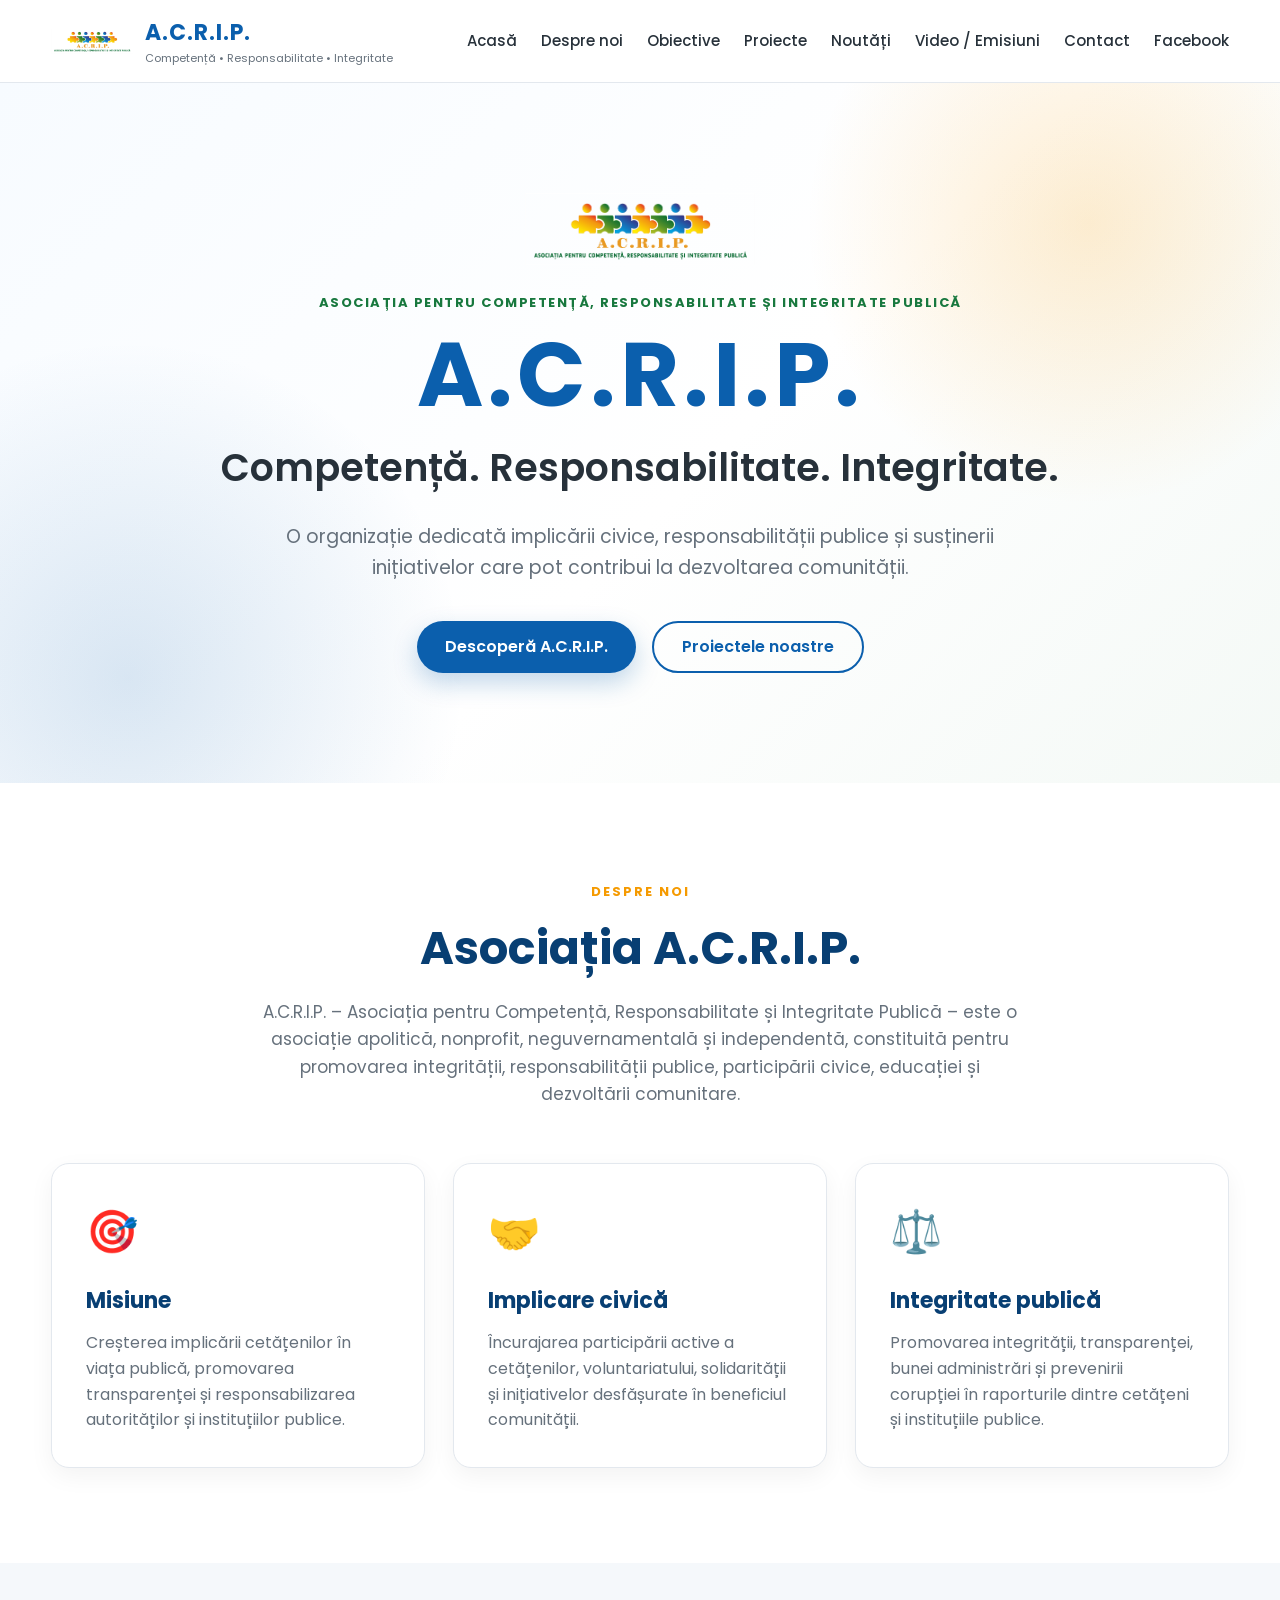
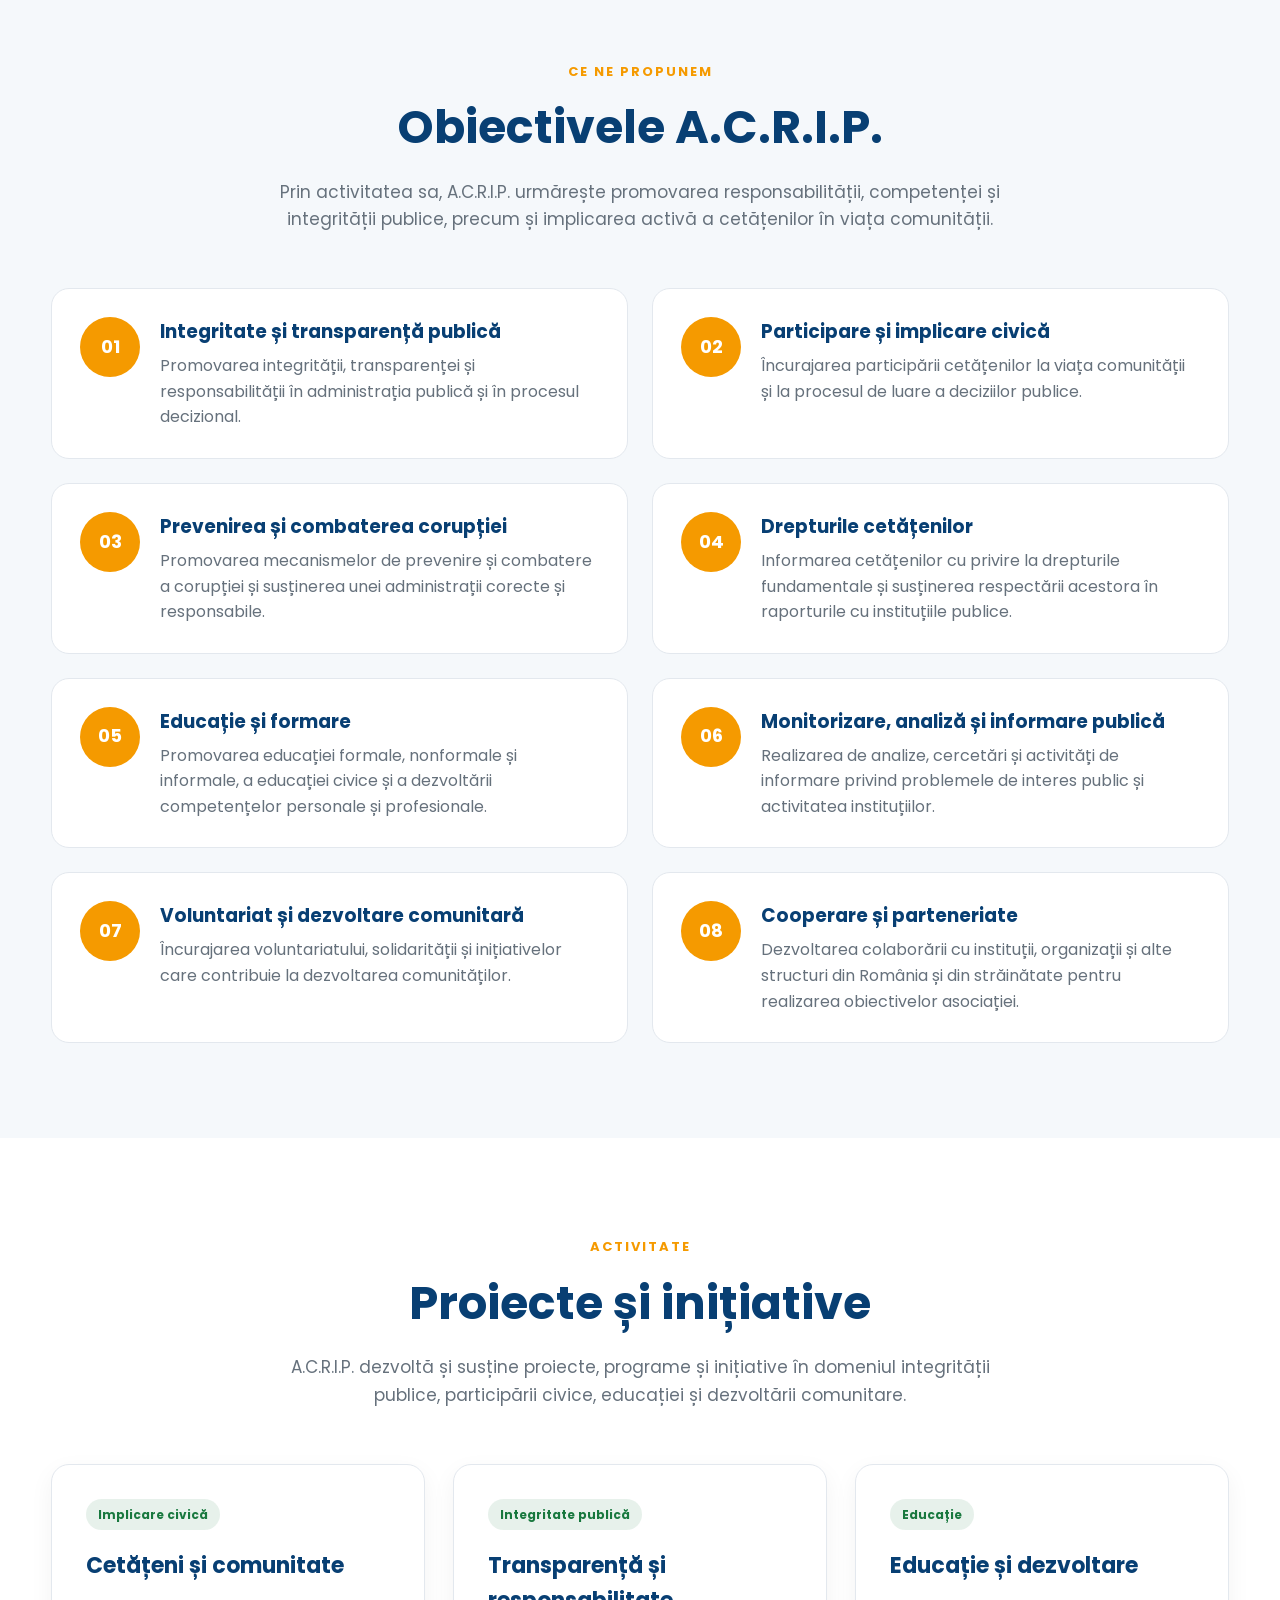
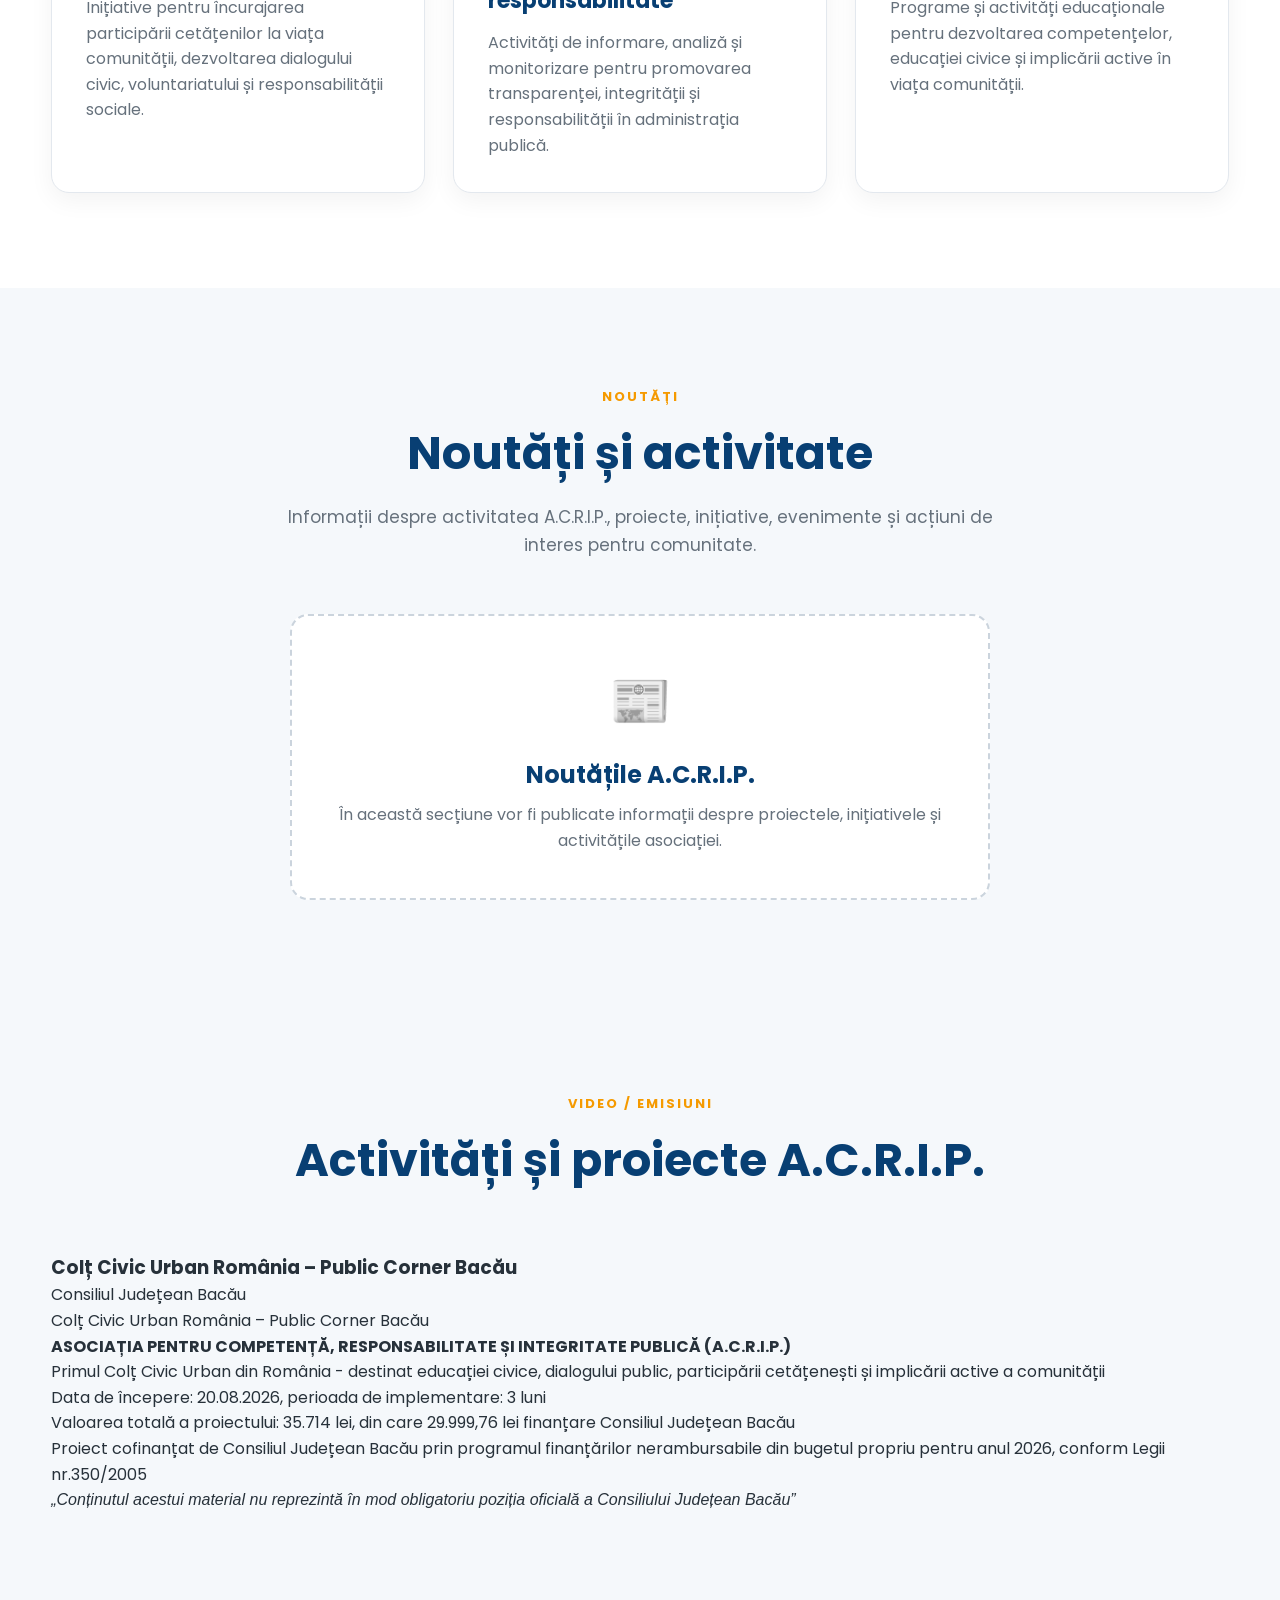
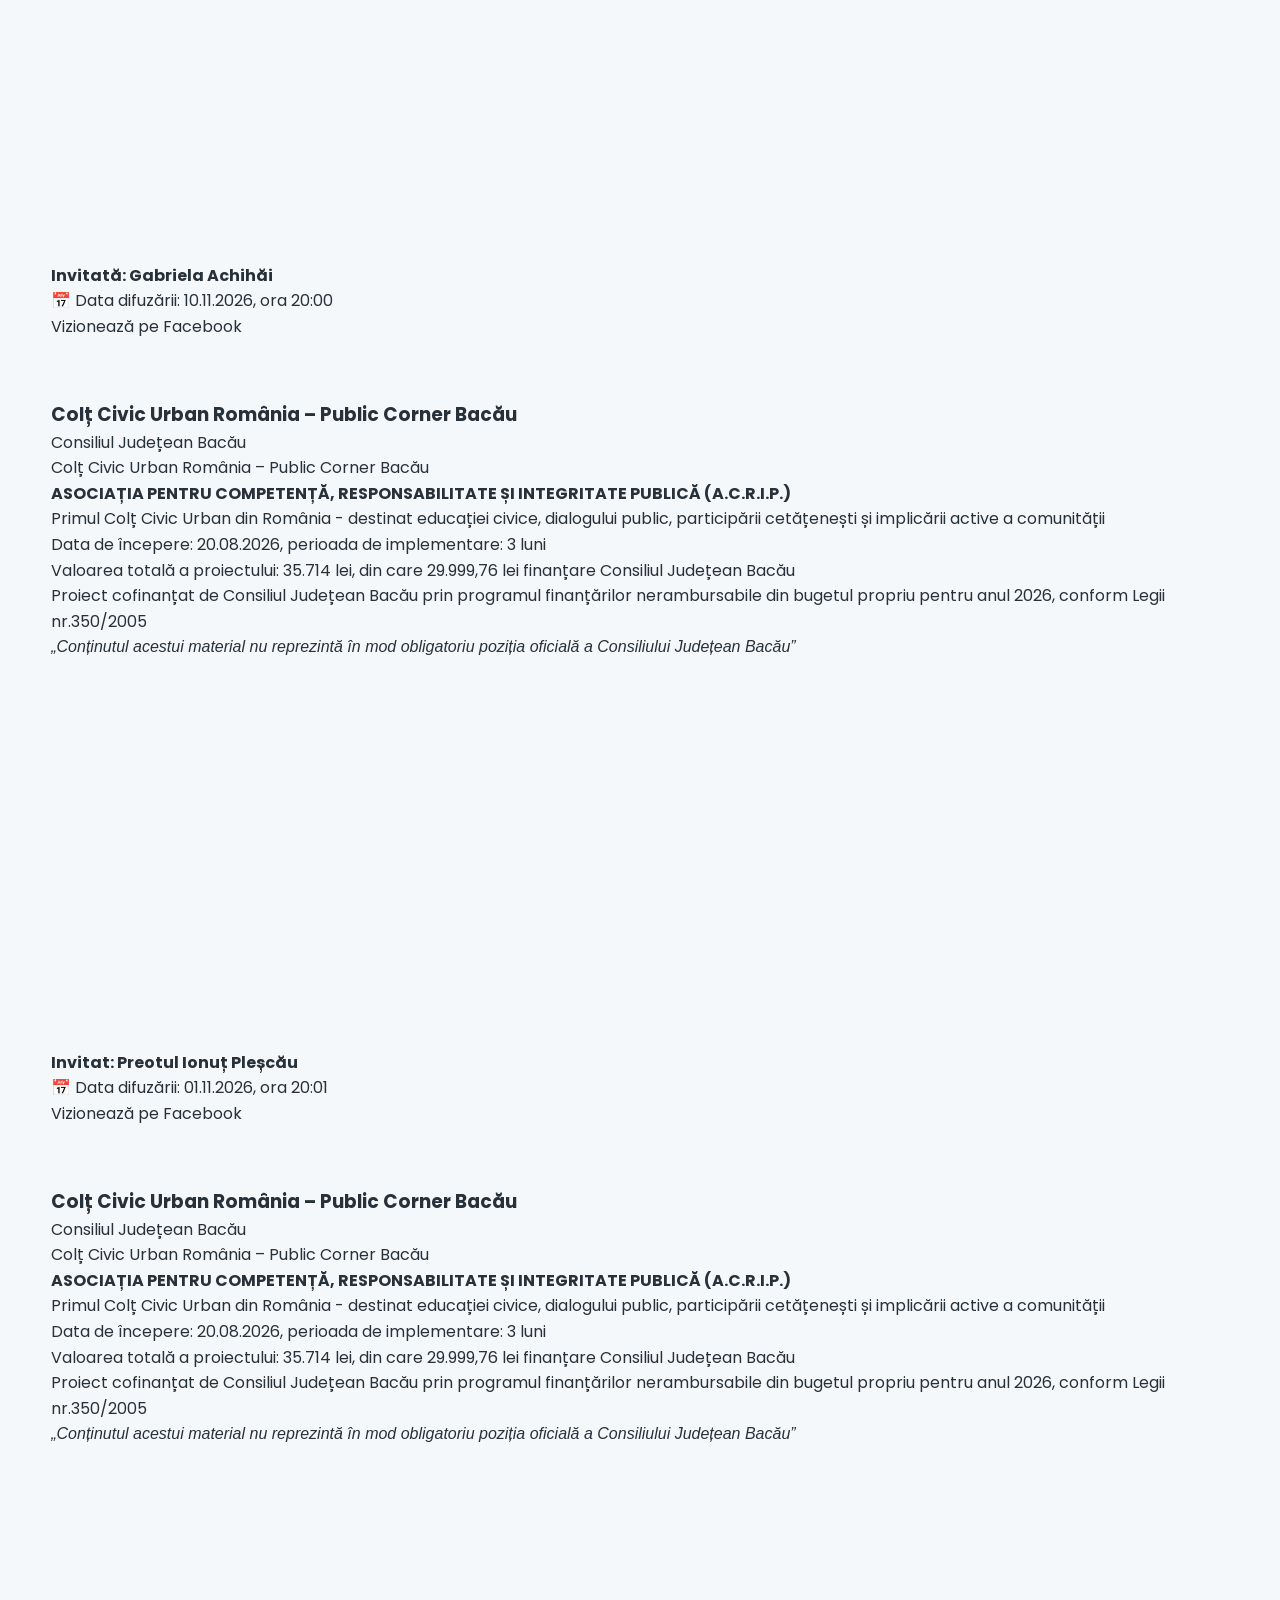
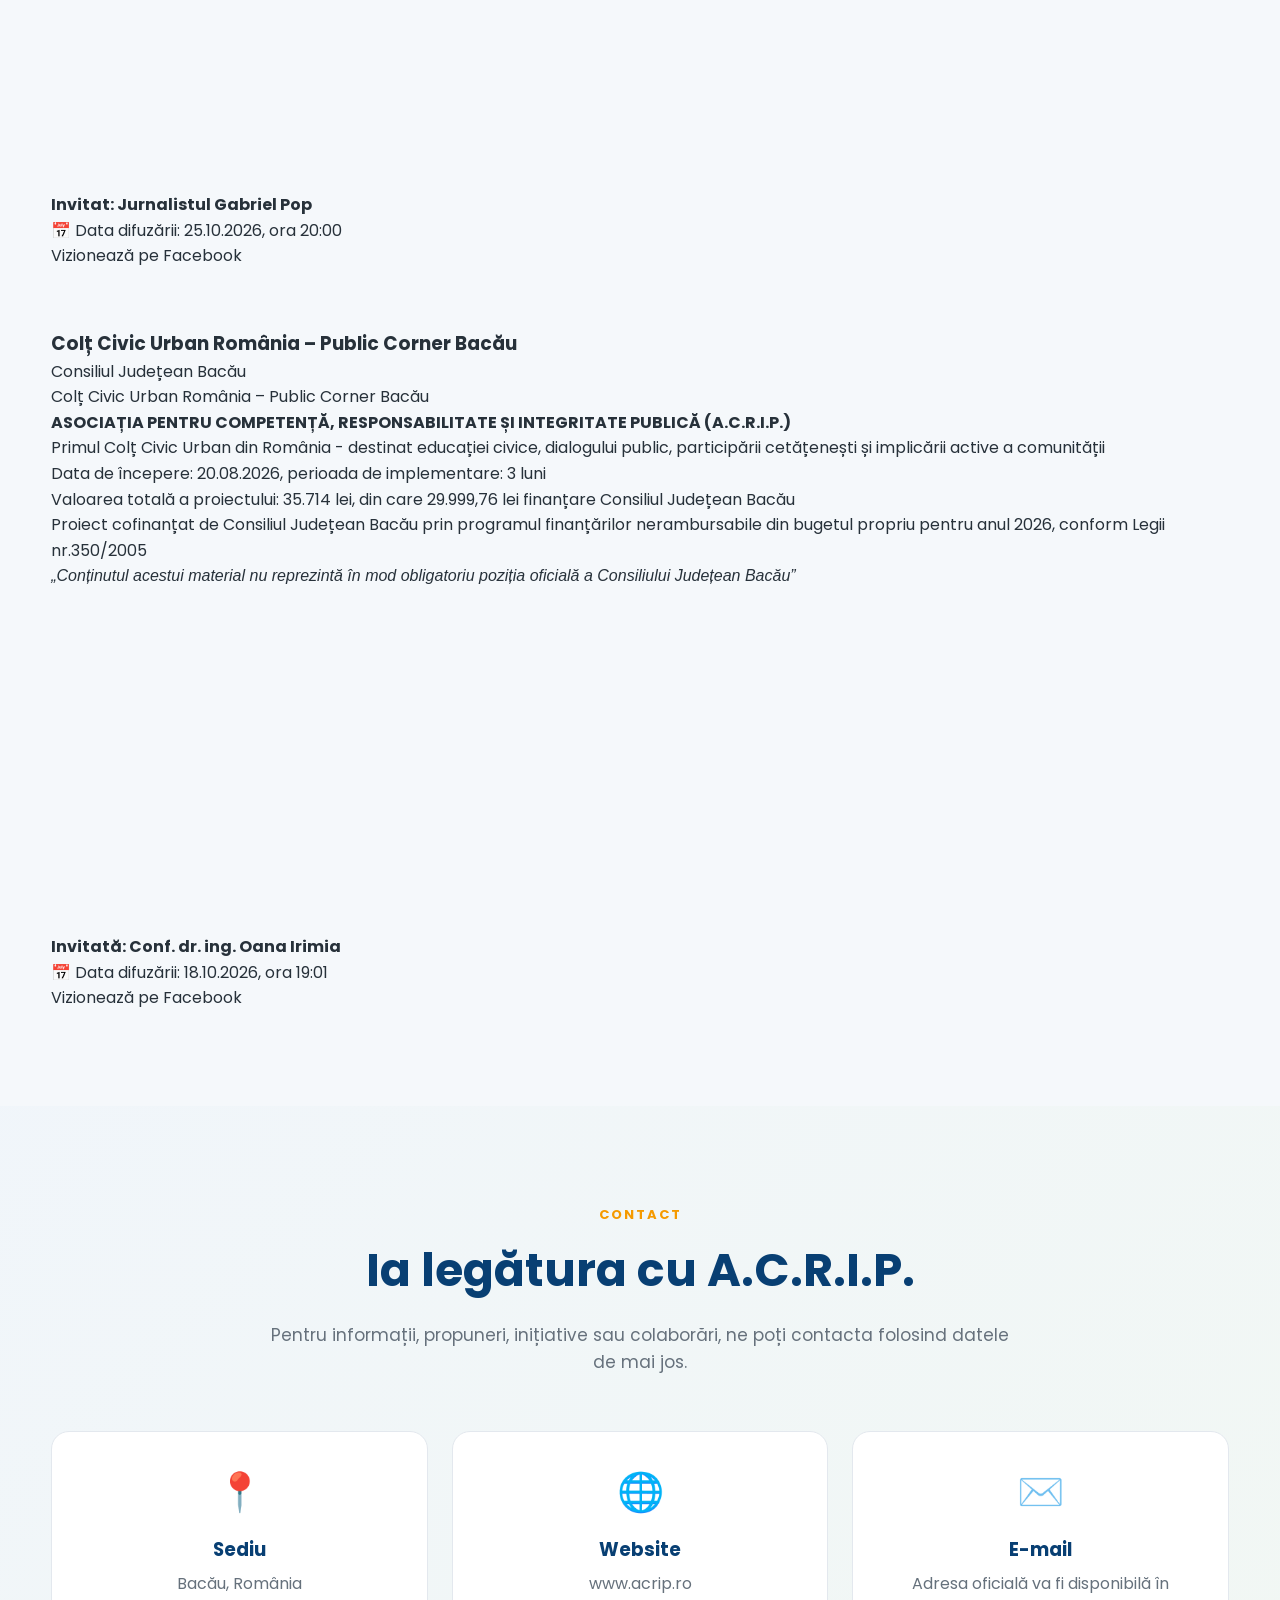
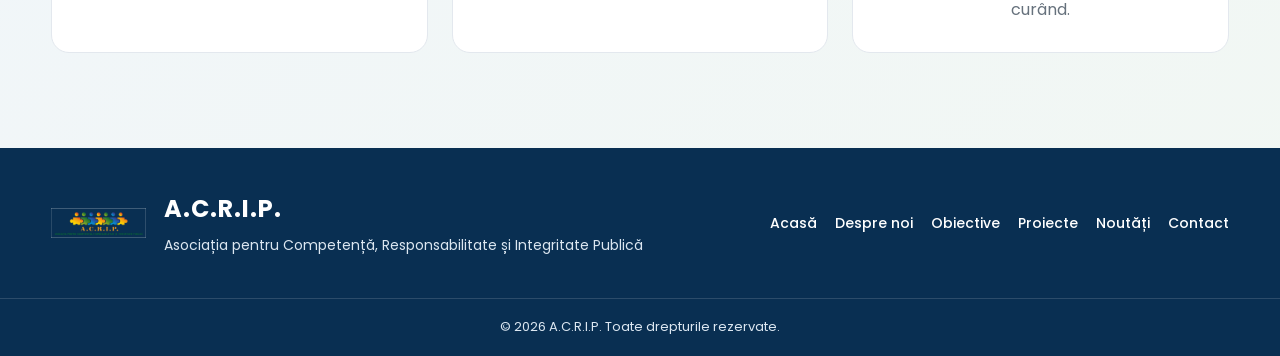
==== commit 64a206ea: "Adaugare emisiune Gabriela Achihai" ====
--- a/index.html
+++ b/index.html
@@ -468,6 +468,38 @@
       <span>VIDEO / EMISIUNI</span>
       <h2>Activități și proiecte A.C.R.I.P.</h2>
     </div>
+
+ 
+<article class="video-item">
+    <h3>Colț Civic Urban România – Public Corner Bacău</h3>
+
+    <p>Consiliul Județean Bacău</p>
+    <p>Colț Civic Urban România – Public Corner Bacău</p>
+    <p><strong>ASOCIAȚIA PENTRU COMPETENȚĂ, RESPONSABILITATE ȘI INTEGRITATE PUBLICĂ (A.C.R.I.P.)</strong></p>
+    <p>Primul Colț Civic Urban din România - destinat educației civice, dialogului public, participării cetățenești și implicării active a comunității</p>
+    <p>Data de începere: 20.08.2026, perioada de implementare: 3 luni</p>
+    <p>Valoarea totală a proiectului: 35.714 lei, din care 29.999,76 lei finanțare Consiliul Județean Bacău</p>
+    <p>Proiect cofinanțat de Consiliul Județean Bacău prin programul finanțărilor nerambursabile din bugetul propriu pentru anul 2026, conform Legii nr.350/2005</p>
+    <p><em>„Conținutul acestui material nu reprezintă în mod obligatoriu poziția oficială a Consiliului Județean Bacău”</em></p>
+
+    <iframe
+        src="https://www.facebook.com/plugins/video.php?href=https%3A%2F%2Fwww.facebook.com%2Freel%2F1152577877194466&show_text=false"
+        title="A.C.R.I.P. - Emisiune cu Gabriela Achihăi"
+        style="width:100%;max-width:560px;height:360px;border:0;"
+        allow="autoplay; clipboard-write; encrypted-media; picture-in-picture; web-share"
+        allowfullscreen
+        loading="lazy">
+    </iframe>
+
+    <p style="margin-top:10px;"><strong>Invitată: Gabriela Achihăi</strong></p>
+    <p>📅 Data difuzării: 10.11.2026, ora 20:00</p>
+    <p>
+        <a href="https://web.facebook.com/reel/1152577877194466"
+           target="_blank" rel="noopener noreferrer">
+            Vizionează pe Facebook
+        </a>
+    </p>
+</article>
 
     <article class="video-item">
   <h3>Colț Civic Urban România – Public Corner Bacău</h3>
--- a/css/style.css
+++ b/css/style.css
@@ -869,4 +869,32 @@
 
 #video .video-item + .video-item {
     margin-top: 25px;
+}
+
+/* Corectare distante intre emisiuni */
+
+#video .video-item iframe {
+    margin-top: 20px;
+    margin-bottom: 5px;
+}
+
+#video .video-item iframe + p {
+    margin-top: -40px;
+    position: relative;
+}
+
+#video .video-item + .video-item {
+    margin-top: 60px;
+}
+#video .video-item:nth-of-type(3) iframe + p {
+    margin-top: -40px;
+    position: relative;
+}
+/* Corectare distanta doar la prima emisiune */
+#video .video-item:first-of-type iframe + p {
+    margin-top: -55px;
+    position: relative;
+}
+#video .video-item:first-of-type iframe {
+    margin-bottom: -40px;
 }
